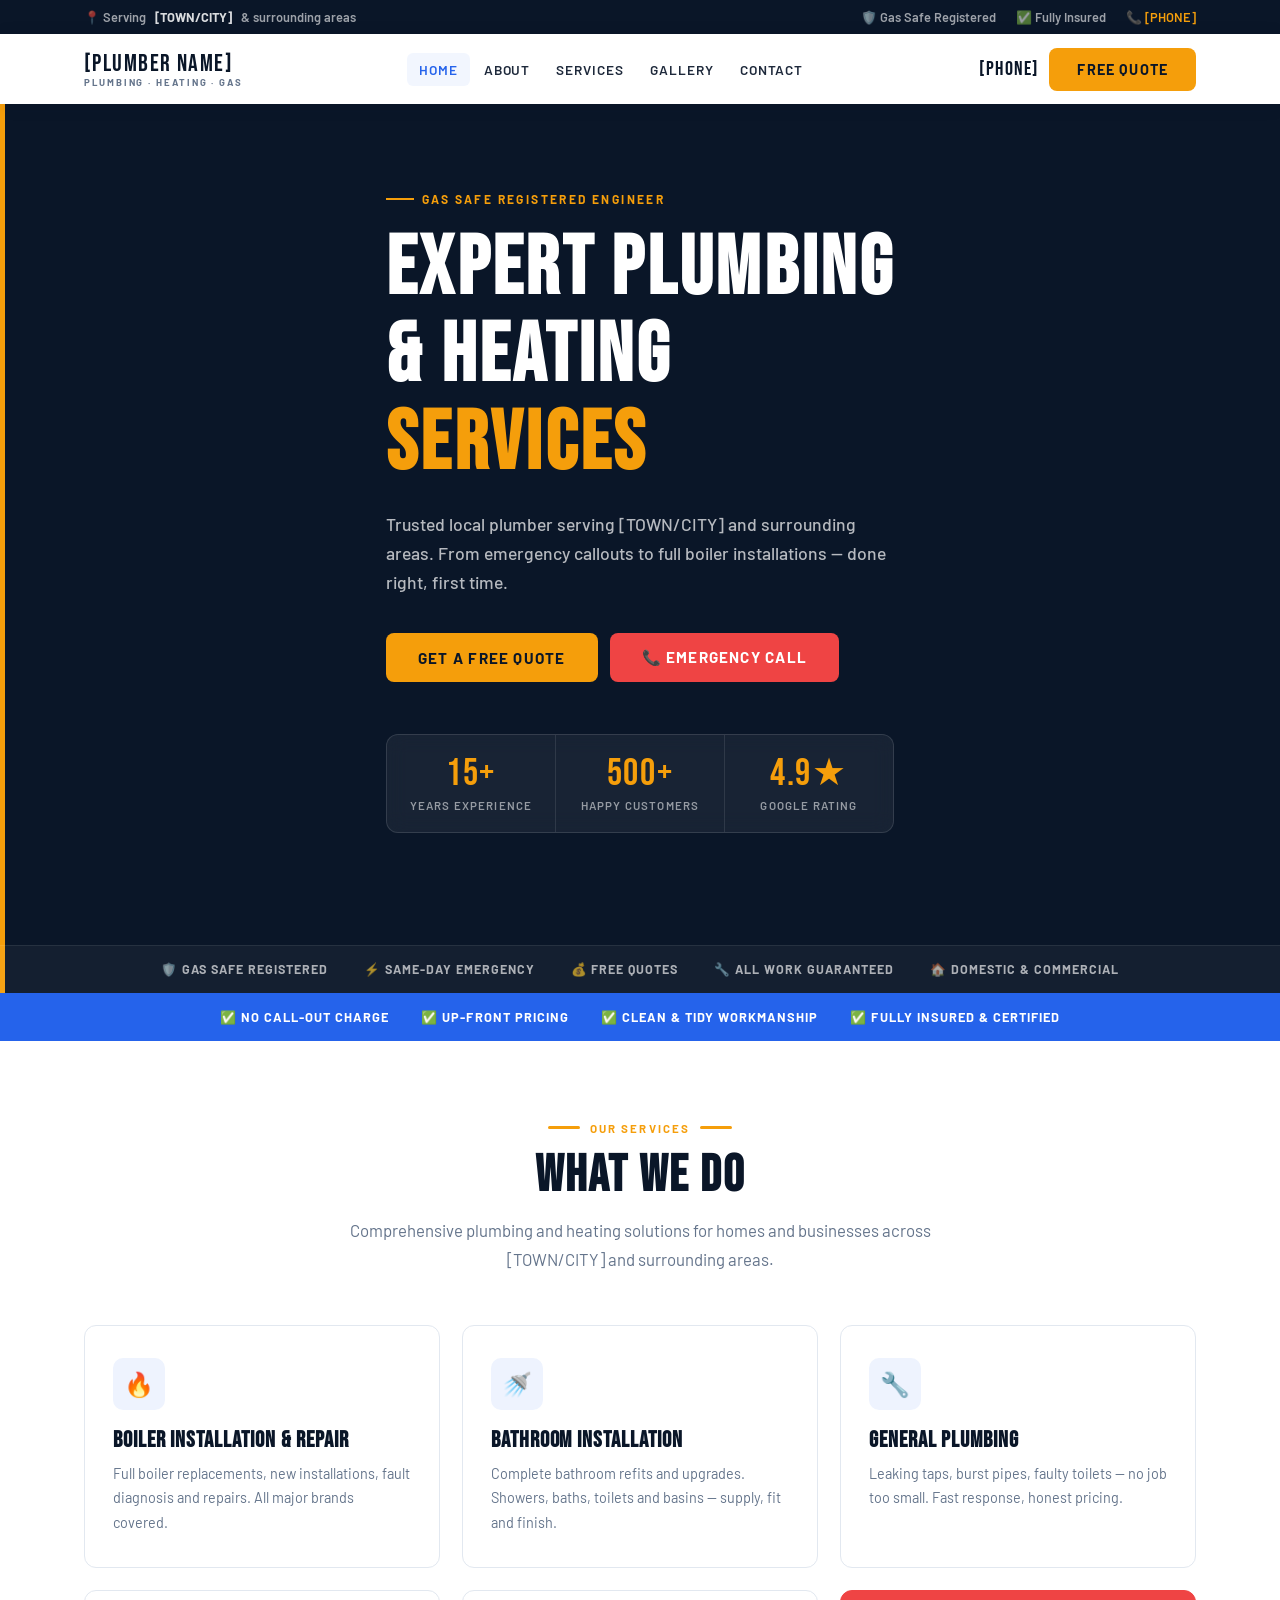
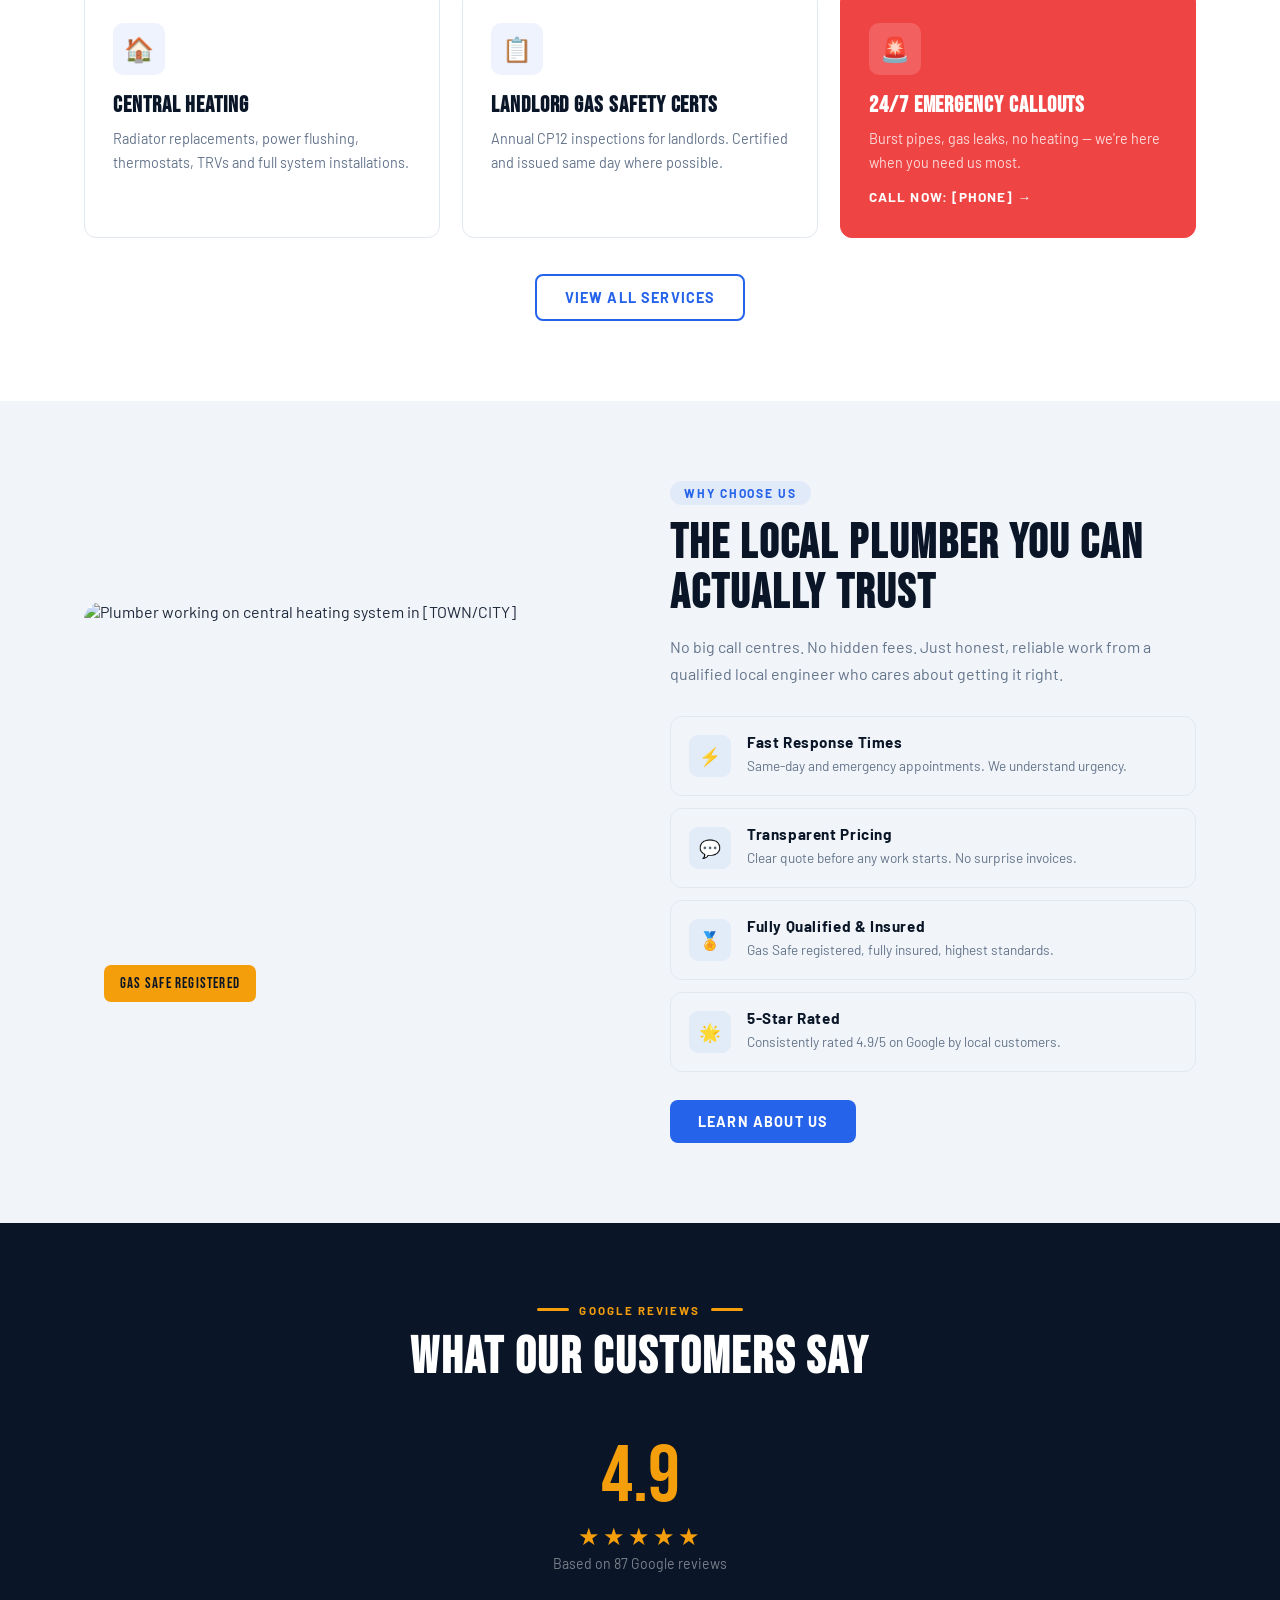
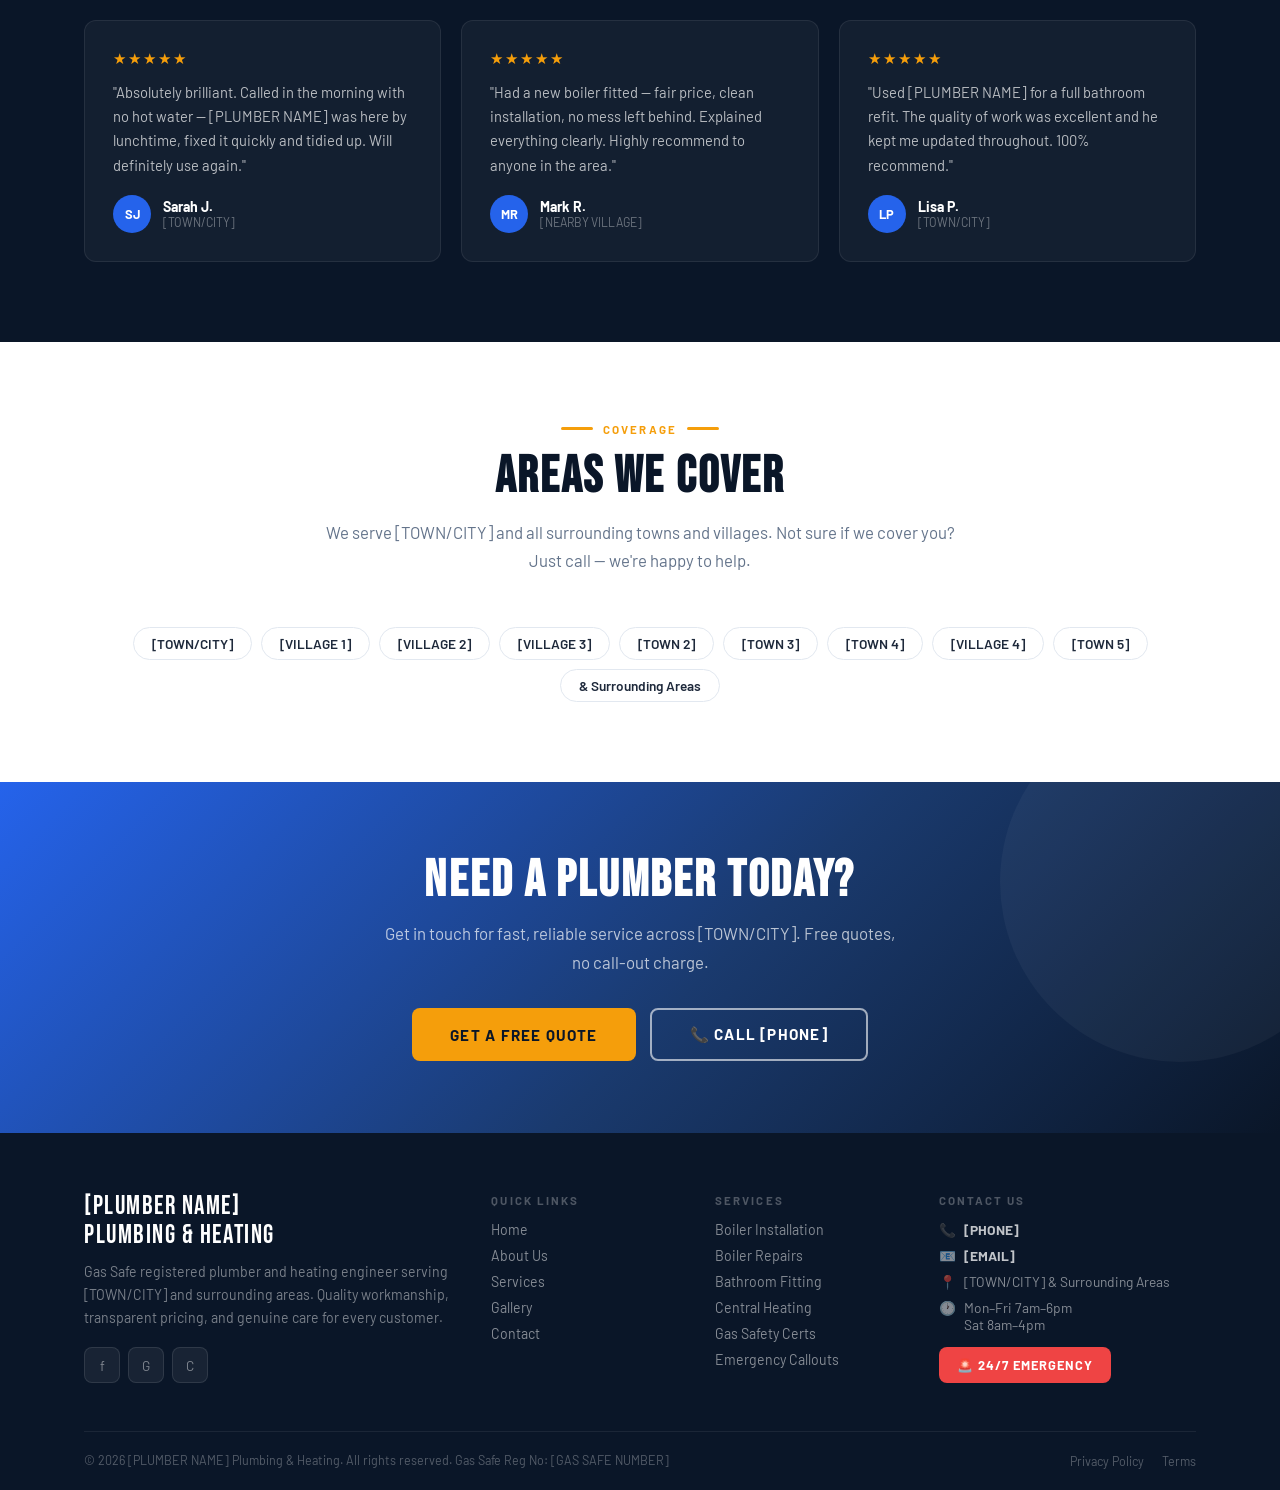
==== index.html @ 4c4e55f8 "Add files via upload" ====
<!DOCTYPE html>
<html lang="en">
<head>
  <meta charset="UTF-8">
  <meta name="viewport" content="width=device-width, initial-scale=1.0">
  <title>[PLUMBER NAME] | Expert Plumber &amp; Gas Engineer in [TOWN/CITY]</title>
  <meta name="description" content="[PLUMBER NAME] – Gas Safe registered plumber in [TOWN/CITY]. Boiler installations, emergency callouts, bathroom fitting &amp; more. Free quotes. Call [PHONE].">
  <meta name="keywords" content="plumber [town], emergency plumber [town], boiler installation [town], gas engineer [town], bathroom fitting [town], heating engineer [town]">
  <meta name="robots" content="index, follow">
  <link rel="canonical" href="https://[YOURDOMAIN].co.uk/">
  <meta property="og:type" content="website">
  <meta property="og:title" content="[PLUMBER NAME] | Expert Plumber in [TOWN/CITY]">
  <meta property="og:description" content="Gas Safe registered plumber. Free quotes. Emergency callouts. Serving [TOWN/CITY].">
  <meta property="og:url" content="https://[YOURDOMAIN].co.uk/">
  <meta property="og:image" content="https://[YOURDOMAIN].co.uk/og-image.jpg">
  <meta name="twitter:card" content="summary_large_image">
  <meta name="geo.region" content="GB">
  <meta name="geo.placename" content="[TOWN/CITY]">
  <script type="application/ld+json">
  {
    "@context":"https://schema.org","@type":"Plumber",
    "name":"[PLUMBER NAME] Plumbing & Heating","url":"https://[YOURDOMAIN].co.uk",
    "telephone":"[PHONE]","email":"[EMAIL]",
    "description":"Gas Safe registered plumber in [TOWN/CITY] and surrounding areas.",
    "address":{"@type":"PostalAddress","addressLocality":"[TOWN/CITY]","addressCountry":"GB"},
    "priceRange":"££","areaServed":"[TOWN/CITY] and surrounding areas",
    "aggregateRating":{"@type":"AggregateRating","ratingValue":"4.9","reviewCount":"87"}
  }
  </script>
  <link rel="preconnect" href="https://fonts.googleapis.com">
  <link rel="preconnect" href="https://fonts.gstatic.com" crossorigin>
  <link href="https://fonts.googleapis.com/css2?family=Bebas+Neue&family=Barlow:wght@400;500;600;700&display=swap" rel="stylesheet">
  <link rel="stylesheet" href="style.css">
  <style>
    /* ── HERO ── */
    .hero {
      position: relative; background: var(--navy);
      min-height: 88vh; display: flex; align-items: center;
      overflow: hidden; padding: 80px 0 160px;
    }
    .hero__bg {
      position: absolute; inset: 0;
      background: url('https://images.unsplash.com/photo-1504328345606-18bbc8c9d7d1?auto=format&fit=crop&w=1920&q=80') center/cover;
      opacity: .15;
    }
    .hero__overlay {
      position: absolute; inset: 0;
      background: linear-gradient(90deg, rgba(10,22,40,.95) 45%, rgba(10,22,40,.3));
    }
    .hero__accent {
      position: absolute; left: 0; top: 0; bottom: 0;
      width: 5px; background: var(--accent);
    }
    .hero__content { position: relative; z-index: 2; max-width: 640px; }
    .hero__eyebrow {
      display: inline-flex; align-items: center; gap: 8px;
      font-family: 'Barlow', sans-serif; font-weight: 700;
      font-size: .75rem; text-transform: uppercase; letter-spacing: .2em;
      color: var(--accent); margin-bottom: 20px;
    }
    .hero__eyebrow::before {
      content: ''; display: block; width: 28px; height: 2px; background: var(--accent);
    }
    .hero h1 {
      font-size: clamp(3rem, 6.5vw, 5.6rem);
      color: var(--white); margin-bottom: 22px;
    }
    .hero h1 em { color: var(--accent); font-style: normal; display: block; }
    .hero__sub {
      font-size: 1.1rem; color: rgba(255,255,255,.7);
      max-width: 500px; margin-bottom: 36px; font-weight: 500; line-height: 1.65;
    }
    .hero__btns { display: flex; gap: 12px; flex-wrap: wrap; margin-bottom: 52px; }

    /* Stats row — FIXED layout */
    .hero__stats {
      display: flex; gap: 0;
      background: rgba(255,255,255,.06);
      border: 1px solid rgba(255,255,255,.12);
      border-radius: var(--radius); overflow: hidden;
      max-width: 520px;
      backdrop-filter: blur(10px);
    }
    .hero__stat {
      flex: 1; padding: 20px 16px; text-align: center;
      border-right: 1px solid rgba(255,255,255,.1);
    }
    .hero__stat:last-child { border-right: none; }
    .hero__stat-num {
      font-family: 'Bebas Neue', sans-serif;
      font-size: 2.4rem; line-height: 1;
      color: var(--accent); letter-spacing: .04em;
      display: block; margin-bottom: 4px;
    }
    .hero__stat-label {
      font-family: 'Barlow', sans-serif; font-weight: 600;
      font-size: .72rem; text-transform: uppercase; letter-spacing: .1em;
      color: rgba(255,255,255,.55); display: block;
    }

    /* Badge strip at bottom of hero */
    .hero__strip {
      position: absolute; bottom: 0; left: 0; right: 0;
      background: rgba(255,255,255,.04);
      border-top: 1px solid rgba(255,255,255,.08);
    }
    .hero__strip-inner {
      display: flex; align-items: center; justify-content: center;
      gap: 36px; padding: 16px 24px; flex-wrap: wrap;
    }
    .hero__badge {
      display: flex; align-items: center; gap: 7px;
      font-family: 'Barlow', sans-serif; font-weight: 700;
      font-size: .78rem; text-transform: uppercase; letter-spacing: .08em;
      color: rgba(255,255,255,.65);
    }

    /* ── TRUST BAR ── */
    .trust { background: var(--sky); padding: 16px 0; }
    .trust__inner {
      display: flex; align-items: center; justify-content: center;
      gap: 32px; flex-wrap: wrap;
    }
    .trust__item {
      display: flex; align-items: center; gap: 6px;
      font-family: 'Barlow', sans-serif; font-weight: 700;
      font-size: .8rem; text-transform: uppercase; letter-spacing: .08em;
      color: var(--white);
    }

    /* ── SERVICES GRID ── */
    .services-grid {
      display: grid; grid-template-columns: repeat(3, 1fr);
      gap: 22px; margin-top: 52px;
    }
    .card--emergency {
      background: var(--red); border-color: var(--red);
    }
    .card--emergency::before { background: rgba(255,255,255,.4); }
    .card--emergency h3 { color: var(--white); }
    .card--emergency p  { color: rgba(255,255,255,.8); }
    .card--emergency .card__icon { background: rgba(255,255,255,.15); }
    .card--emergency:hover { border-color: var(--red); }

    /* ── TWO-COL LAYOUT ── */
    .two-col { display: grid; grid-template-columns: 1fr 1fr; gap: 60px; align-items: center; }
    .img-frame { border-radius: 18px; overflow: hidden; position: relative; }
    .img-frame img { width: 100%; height: 420px; object-fit: cover; }
    .img-badge {
      position: absolute; bottom: 20px; left: 20px;
      background: var(--accent); color: var(--navy);
      font-family: 'Bebas Neue', sans-serif; font-size: .95rem;
      letter-spacing: .08em; padding: 9px 16px; border-radius: 7px;
    }
    .features-list { display: flex; flex-direction: column; gap: 12px; margin-top: 28px; }

    /* ── REVIEWS GRID ── */
    .reviews-grid { display: grid; grid-template-columns: repeat(3, 1fr); gap: 20px; margin-top: 48px; }
    .reviews-score {
      text-align: center; margin-bottom: 40px;
    }
    .reviews-score__num {
      font-family: 'Bebas Neue', sans-serif; font-size: 5rem; line-height: 1;
      color: var(--accent);
    }
    .reviews-score__stars { font-size: 1.5rem; color: var(--accent); margin: 4px 0; letter-spacing: 3px; }
    .reviews-score__label { font-size: .88rem; color: rgba(255,255,255,.45); }

    /* ── AREAS ── */
    .areas-chips { display: flex; flex-wrap: wrap; gap: 9px; justify-content: center; margin-top: 36px; }

    /* ── RESPONSIVE ── */
    @media (max-width: 900px) {
      .services-grid { grid-template-columns: 1fr 1fr; }
      .reviews-grid  { grid-template-columns: 1fr 1fr; }
      .two-col { grid-template-columns: 1fr; gap: 36px; }
    }
    @media (max-width: 600px) {
      .hero { padding: 64px 0 140px; min-height: auto; }
      .hero h1 { font-size: 2.8rem; }
      .hero__stats { flex-direction: column; max-width: 100%; }
      .hero__stat { border-right: none; border-bottom: 1px solid rgba(255,255,255,.1); }
      .hero__stat:last-child { border-bottom: none; }
      .services-grid { grid-template-columns: 1fr; }
      .reviews-grid  { grid-template-columns: 1fr; }
      .hero__strip-inner { gap: 16px; }
    }
  </style>
</head>
<body data-page="home">

<div id="topbar" class="topbar"></div>
<div id="navbar" class="navbar"></div>

<!-- ══════════ HERO ══════════ -->
<section class="hero">
  <div class="hero__bg"></div>
  <div class="hero__overlay"></div>
  <div class="hero__accent"></div>
  <div class="container">
    <div class="hero__content fade-up">
      <div class="hero__eyebrow">Gas Safe Registered Engineer</div>
      <h1>Expert Plumbing<br>&amp; Heating
        <em>Services</em>
      </h1>
      <p class="hero__sub">Trusted local plumber serving [TOWN/CITY] and surrounding areas. From emergency callouts to full boiler installations — done right, first time.</p>
      <div class="hero__btns">
        <a href="contact.html" class="btn btn--primary" style="font-size:.95rem;padding:15px 32px">Get a Free Quote</a>
        <a href="tel:[PHONE]"  class="btn btn--red"     style="font-size:.95rem;padding:15px 32px">📞 Emergency Call</a>
      </div>
      <!-- Stats row -->
      <div class="hero__stats">
        <div class="hero__stat">
          <span class="hero__stat-num">15+</span>
          <span class="hero__stat-label">Years Experience</span>
        </div>
        <div class="hero__stat">
          <span class="hero__stat-num">500+</span>
          <span class="hero__stat-label">Happy Customers</span>
        </div>
        <div class="hero__stat">
          <span class="hero__stat-num">4.9★</span>
          <span class="hero__stat-label">Google Rating</span>
        </div>
      </div>
    </div>
  </div>
  <div class="hero__strip">
    <div class="hero__strip-inner">
      <div class="hero__badge">🛡️ Gas Safe Registered</div>
      <div class="hero__badge">⚡ Same-Day Emergency</div>
      <div class="hero__badge">💰 Free Quotes</div>
      <div class="hero__badge">🔧 All Work Guaranteed</div>
      <div class="hero__badge">🏠 Domestic &amp; Commercial</div>
    </div>
  </div>
</section>

<!-- ══════════ TRUST BAR ══════════ -->
<div class="trust">
  <div class="container">
    <div class="trust__inner">
      <span class="trust__item">✅ No Call-Out Charge</span>
      <span class="trust__item">✅ Up-Front Pricing</span>
      <span class="trust__item">✅ Clean &amp; Tidy Workmanship</span>
      <span class="trust__item">✅ Fully Insured &amp; Certified</span>
    </div>
  </div>
</div>

<!-- ══════════ SERVICES ══════════ -->
<section class="section" id="services">
  <div class="container">
    <div class="section-header fade-up">
      <div class="divider"><span>Our Services</span></div>
      <h2>What We Do</h2>
      <p>Comprehensive plumbing and heating solutions for homes and businesses across [TOWN/CITY] and surrounding areas.</p>
    </div>
    <div class="services-grid">
      <div class="card fade-up">
        <div class="card__icon">🔥</div>
        <h3>Boiler Installation &amp; Repair</h3>
        <p>Full boiler replacements, new installations, fault diagnosis and repairs. All major brands covered.</p>
      </div>
      <div class="card fade-up">
        <div class="card__icon">🚿</div>
        <h3>Bathroom Installation</h3>
        <p>Complete bathroom refits and upgrades. Showers, baths, toilets and basins — supply, fit and finish.</p>
      </div>
      <div class="card fade-up">
        <div class="card__icon">🔧</div>
        <h3>General Plumbing</h3>
        <p>Leaking taps, burst pipes, faulty toilets — no job too small. Fast response, honest pricing.</p>
      </div>
      <div class="card fade-up">
        <div class="card__icon">🏠</div>
        <h3>Central Heating</h3>
        <p>Radiator replacements, power flushing, thermostats, TRVs and full system installations.</p>
      </div>
      <div class="card fade-up">
        <div class="card__icon">📋</div>
        <h3>Landlord Gas Safety Certs</h3>
        <p>Annual CP12 inspections for landlords. Certified and issued same day where possible.</p>
      </div>
      <div class="card card--emergency fade-up">
        <div class="card__icon">🚨</div>
        <h3>24/7 Emergency Callouts</h3>
        <p>Burst pipes, gas leaks, no heating — we're here when you need us most.</p>
        <a href="tel:[PHONE]" style="display:inline-block;margin-top:12px;font-weight:700;color:#fff;font-size:.85rem;text-transform:uppercase;letter-spacing:.08em">Call Now: [PHONE] →</a>
      </div>
    </div>
    <div style="text-align:center;margin-top:36px">
      <a href="services.html" class="btn btn--ghost">View All Services</a>
    </div>
  </div>
</section>

<!-- ══════════ WHY CHOOSE US ══════════ -->
<section class="section section--off">
  <div class="container">
    <div class="two-col">
      <div class="img-frame fade-up">
        <img src="https://images.unsplash.com/photo-1621905251189-08b45d6a269e?auto=format&fit=crop&w=800&q=80"
             alt="Plumber working on central heating system in [TOWN/CITY]" loading="lazy">
        <div class="img-badge">Gas Safe Registered</div>
      </div>
      <div class="fade-up">
        <div class="eyebrow">Why Choose Us</div>
        <h2 style="font-size:clamp(2rem,4vw,3rem);color:var(--navy);margin-bottom:14px">The Local Plumber You Can Actually Trust</h2>
        <p style="margin-bottom:24px">No big call centres. No hidden fees. Just honest, reliable work from a qualified local engineer who cares about getting it right.</p>
        <div class="features-list">
          <div class="feature-row">
            <div class="feature-row__icon">⚡</div>
            <div><h4>Fast Response Times</h4><p>Same-day and emergency appointments. We understand urgency.</p></div>
          </div>
          <div class="feature-row">
            <div class="feature-row__icon">💬</div>
            <div><h4>Transparent Pricing</h4><p>Clear quote before any work starts. No surprise invoices.</p></div>
          </div>
          <div class="feature-row">
            <div class="feature-row__icon">🏅</div>
            <div><h4>Fully Qualified &amp; Insured</h4><p>Gas Safe registered, fully insured, highest standards.</p></div>
          </div>
          <div class="feature-row">
            <div class="feature-row__icon">🌟</div>
            <div><h4>5-Star Rated</h4><p>Consistently rated 4.9/5 on Google by local customers.</p></div>
          </div>
        </div>
        <div style="margin-top:28px">
          <a href="about.html" class="btn btn--blue">Learn About Us</a>
        </div>
      </div>
    </div>
  </div>
</section>

<!-- ══════════ REVIEWS ══════════ -->
<section class="section section--dark">
  <div class="container">
    <div class="section-header section-header--light fade-up">
      <div class="divider" style="--accent:#f59e0b"><span style="color:var(--accent)">Google Reviews</span></div>
      <h2>What Our Customers Say</h2>
    </div>
    <div class="reviews-score fade-up">
      <div class="reviews-score__num">4.9</div>
      <div class="reviews-score__stars">★★★★★</div>
      <div class="reviews-score__label">Based on 87 Google reviews</div>
    </div>
    <div class="reviews-grid">
      <div class="review-card fade-up">
        <div class="review-card__stars">★★★★★</div>
        <p class="review-card__body">"Absolutely brilliant. Called in the morning with no hot water — [PLUMBER NAME] was here by lunchtime, fixed it quickly and tidied up. Will definitely use again."</p>
        <div class="review-card__author">
          <div class="review-card__avatar">SJ</div>
          <div>
            <div class="review-card__name">Sarah J.</div>
            <div class="review-card__location">[TOWN/CITY]</div>
          </div>
        </div>
      </div>
      <div class="review-card fade-up">
        <div class="review-card__stars">★★★★★</div>
        <p class="review-card__body">"Had a new boiler fitted — fair price, clean installation, no mess left behind. Explained everything clearly. Highly recommend to anyone in the area."</p>
        <div class="review-card__author">
          <div class="review-card__avatar">MR</div>
          <div>
            <div class="review-card__name">Mark R.</div>
            <div class="review-card__location">[NEARBY VILLAGE]</div>
          </div>
        </div>
      </div>
      <div class="review-card fade-up">
        <div class="review-card__stars">★★★★★</div>
        <p class="review-card__body">"Used [PLUMBER NAME] for a full bathroom refit. The quality of work was excellent and he kept me updated throughout. 100% recommend."</p>
        <div class="review-card__author">
          <div class="review-card__avatar">LP</div>
          <div>
            <div class="review-card__name">Lisa P.</div>
            <div class="review-card__location">[TOWN/CITY]</div>
          </div>
        </div>
      </div>
    </div>
  </div>
</section>

<!-- ══════════ AREAS ══════════ -->
<section class="section">
  <div class="container">
    <div class="section-header fade-up">
      <div class="divider"><span>Coverage</span></div>
      <h2>Areas We Cover</h2>
      <p>We serve [TOWN/CITY] and all surrounding towns and villages. Not sure if we cover you? Just call — we're happy to help.</p>
    </div>
    <div class="areas-chips fade-up">
      <span class="area-chip">[TOWN/CITY]</span>
      <span class="area-chip">[VILLAGE 1]</span>
      <span class="area-chip">[VILLAGE 2]</span>
      <span class="area-chip">[VILLAGE 3]</span>
      <span class="area-chip">[TOWN 2]</span>
      <span class="area-chip">[TOWN 3]</span>
      <span class="area-chip">[TOWN 4]</span>
      <span class="area-chip">[VILLAGE 4]</span>
      <span class="area-chip">[TOWN 5]</span>
      <span class="area-chip">&amp; Surrounding Areas</span>
    </div>
  </div>
</section>

<!-- ══════════ CTA ══════════ -->
<div class="cta-banner">
  <div class="container">
    <div class="fade-up">
      <h2>Need a Plumber Today?</h2>
      <p>Get in touch for fast, reliable service across [TOWN/CITY]. Free quotes, no call-out charge.</p>
      <div class="cta-banner__btns">
        <a href="contact.html" class="btn btn--primary" style="padding:15px 38px;font-size:.95rem">Get a Free Quote</a>
        <a href="tel:[PHONE]"  class="btn btn--outline" style="padding:15px 38px;font-size:.95rem">📞 Call [PHONE]</a>
      </div>
    </div>
  </div>
</div>

<footer id="footer"></footer>
<a href="tel:[PHONE]" class="float-call">📞 Call Now</a>
<script src="shared.js"></script>
</body>
</html>
---- style.css ----
/* ════════════════════════════════════════════════════
   PLUMBER WEBSITE — SHARED STYLESHEET
   Replace [PLACEHOLDERS] with real client details
════════════════════════════════════════════════════ */

/* ─── RESET ─── */
*, *::before, *::after { box-sizing: border-box; margin: 0; padding: 0; }

/* ─── DESIGN TOKENS ─── */
:root {
  --navy:      #0a1628;
  --blue:      #1a3a6e;
  --sky:       #2563eb;
  --accent:    #f59e0b;
  --red:       #ef4444;
  --white:     #ffffff;
  --off:       #f1f5f9;
  --muted:     #64748b;
  --text:      #1e293b;
  --border:    #e2e8f0;
  --radius:    12px;
  --shadow:    0 4px 24px rgba(10,22,40,.12);
  --shadow-lg: 0 12px 48px rgba(10,22,40,.18);
}

/* ─── BASE ─── */
html { scroll-behavior: smooth; font-size: 16px; }
body { font-family: 'Barlow', sans-serif; color: var(--text); background: var(--white); overflow-x: hidden; }
h1,h2,h3,h4,h5 { font-family: 'Bebas Neue', sans-serif; letter-spacing: .04em; line-height: 1.05; }
p  { line-height: 1.7; color: var(--muted); }
a  { text-decoration: none; color: inherit; }
img { max-width: 100%; display: block; }
ul  { list-style: none; }

/* ─── LAYOUT ─── */
.container   { max-width: 1160px; margin: 0 auto; padding: 0 24px; }
.section     { padding: 80px 0; }
.section--dark { background: var(--navy); }
.section--off  { background: var(--off); }

/* ─── TYPOGRAPHY HELPERS ─── */
.section-header        { text-align: center; max-width: 640px; margin: 0 auto 52px; }
.section-header h2     { font-size: clamp(2.2rem, 4vw, 3.4rem); color: var(--navy); margin-bottom: 14px; }
.section-header p      { font-size: 1.05rem; }
.section-header--light h2 { color: var(--white); }
.section-header--light p  { color: rgba(255,255,255,.6); }

.eyebrow {
  display: inline-block;
  font-family: 'Barlow', sans-serif; font-weight: 700;
  font-size: .75rem; text-transform: uppercase; letter-spacing: .16em;
  color: var(--sky); background: rgba(37,99,235,.08);
  border-radius: 999px; padding: 5px 14px; margin-bottom: 14px;
}
.eyebrow--light { color: var(--accent); background: rgba(245,158,11,.12); }

/* ─── DIVIDER ─── */
.divider { display: flex; align-items: center; justify-content: center; gap: 10px; margin-bottom: 14px; }
.divider::before,
.divider::after { content: ''; flex: 0 0 32px; height: 3px; background: var(--accent); border-radius: 2px; }
.divider span { font-family: 'Barlow', sans-serif; font-weight: 700; font-size: .72rem; text-transform: uppercase; letter-spacing: .18em; color: var(--accent); white-space: nowrap; }

/* ─── BUTTONS ─── */
.btn {
  display: inline-flex; align-items: center; justify-content: center; gap: 8px;
  font-family: 'Barlow', sans-serif; font-weight: 700; font-size: .9rem;
  text-transform: uppercase; letter-spacing: .08em;
  padding: 13px 28px; border-radius: 8px; border: none;
  cursor: pointer; transition: transform .15s, box-shadow .15s, background .15s, color .15s;
  white-space: nowrap;
}
.btn:hover { transform: translateY(-2px); box-shadow: var(--shadow); }
.btn--primary   { background: var(--accent);  color: var(--navy); }
.btn--primary:hover { background: #d97706; }
.btn--outline   { background: transparent; color: var(--white); border: 2px solid rgba(255,255,255,.6); }
.btn--outline:hover { background: var(--white); color: var(--navy); border-color: var(--white); }
.btn--blue      { background: var(--sky); color: var(--white); }
.btn--blue:hover { background: #1d4ed8; }
.btn--red       { background: var(--red); color: var(--white); }
.btn--red:hover { background: #dc2626; }
.btn--ghost     { background: transparent; color: var(--sky); border: 2px solid var(--sky); }
.btn--ghost:hover { background: var(--sky); color: var(--white); }

/* ─── TOPBAR ─── */
.topbar { background: var(--navy); padding: 9px 0; }
.topbar__inner {
  display: flex; align-items: center; justify-content: space-between;
  gap: 8px; flex-wrap: wrap;
  font-family: 'Barlow', sans-serif; font-size: .8rem; font-weight: 600;
  color: rgba(255,255,255,.6);
}
.topbar__left  { display: flex; align-items: center; gap: 6px; }
.topbar__right { display: flex; align-items: center; gap: 20px; }
.topbar__badge { display: flex; align-items: center; gap: 5px; }
.topbar a { color: var(--accent); }

/* ─── NAVBAR ─── */
.navbar {
  position: sticky; top: 0; z-index: 999;
  background: var(--white); box-shadow: 0 2px 16px rgba(10,22,40,.1);
}
.navbar__inner {
  display: flex; align-items: center; justify-content: space-between;
  height: 70px; gap: 16px;
}
.navbar__logo {
  display: flex; flex-direction: column; line-height: 1.1; flex-shrink: 0;
  font-family: 'Bebas Neue', sans-serif; font-size: 1.5rem;
  letter-spacing: .06em; color: var(--navy);
}
.navbar__logo small {
  font-family: 'Barlow', sans-serif; font-size: .6rem; font-weight: 700;
  text-transform: uppercase; letter-spacing: .2em; color: var(--muted);
}
.navbar__nav { display: flex; align-items: center; gap: 2px; }
.navbar__nav a {
  font-family: 'Barlow', sans-serif; font-weight: 600; font-size: .85rem;
  text-transform: uppercase; letter-spacing: .07em;
  color: var(--text); padding: 8px 12px; border-radius: 6px;
  transition: color .15s, background .15s;
}
.navbar__nav a:hover,
.navbar__nav a.active { color: var(--sky); background: rgba(37,99,235,.06); }
.navbar__actions { display: flex; align-items: center; gap: 10px; flex-shrink: 0; }
.navbar__phone {
  font-family: 'Bebas Neue', sans-serif; font-size: 1.25rem;
  letter-spacing: .06em; color: var(--navy); white-space: nowrap;
}
.navbar__phone:hover { color: var(--sky); }
/* Hamburger */
.hamburger { display: none; flex-direction: column; gap: 5px; cursor: pointer; padding: 4px; background: none; border: none; }
.hamburger span { display: block; width: 24px; height: 2px; background: var(--navy); border-radius: 2px; transition: .3s; }
/* Mobile overlay */
.mobile-nav {
  display: none; position: fixed; inset: 0; z-index: 9998;
  background: var(--navy); flex-direction: column;
  align-items: center; justify-content: center; gap: 20px;
  padding: 24px;
}
.mobile-nav.open { display: flex; }
.mobile-nav a {
  font-family: 'Bebas Neue', sans-serif; font-size: 2.2rem;
  letter-spacing: .08em; color: var(--white);
}
.mobile-nav a:hover { color: var(--accent); }
.mobile-nav__close {
  position: absolute; top: 20px; right: 20px;
  font-size: 1.8rem; color: rgba(255,255,255,.6);
  background: none; border: none; cursor: pointer; line-height: 1;
}
.mobile-nav__phone { font-family: 'Barlow', sans-serif !important; font-size: 1rem !important; color: var(--accent) !important; }

/* ─── PAGE HERO (sub-pages) ─── */
.page-hero {
  background: var(--navy); padding: 64px 0 56px; position: relative; overflow: hidden;
}
.page-hero__bg {
  position: absolute; inset: 0;
  background: url('https://images.unsplash.com/photo-1504328345606-18bbc8c9d7d1?auto=format&fit=crop&w=1920&q=80') center/cover;
  opacity: .1;
}
.page-hero__content { position: relative; z-index: 2; }
.page-hero__breadcrumb {
  font-size: .75rem; font-weight: 700; text-transform: uppercase;
  letter-spacing: .14em; color: rgba(255,255,255,.4); margin-bottom: 10px;
}
.page-hero__breadcrumb a { color: rgba(255,255,255,.4); }
.page-hero__breadcrumb a:hover { color: var(--accent); }
.page-hero__breadcrumb span { color: var(--accent); }
.page-hero h1 { font-size: clamp(2.6rem, 5vw, 4.2rem); color: var(--white); margin-bottom: 14px; }
.page-hero p  { color: rgba(255,255,255,.65); font-size: 1.05rem; max-width: 560px; }

/* ─── FOOTER ─── */
footer { background: var(--navy); color: rgba(255,255,255,.6); padding: 60px 0 0; }
.footer__grid {
  display: grid; grid-template-columns: 2fr 1fr 1fr 1.4fr;
  gap: 40px; padding-bottom: 48px;
}
.footer__logo {
  font-family: 'Bebas Neue', sans-serif; font-size: 1.6rem;
  color: var(--white); letter-spacing: .06em; margin-bottom: 10px; line-height: 1.1;
}
.footer__desc { font-size: .88rem; color: rgba(255,255,255,.45); line-height: 1.65; margin-bottom: 18px; }
.footer__social { display: flex; gap: 8px; }
.social-btn {
  width: 36px; height: 36px; border-radius: 8px;
  background: rgba(255,255,255,.06); border: 1px solid rgba(255,255,255,.1);
  display: flex; align-items: center; justify-content: center;
  font-size: .85rem; color: rgba(255,255,255,.45);
  transition: background .15s, color .15s, border-color .15s;
}
.social-btn:hover { background: var(--sky); color: var(--white); border-color: var(--sky); }
.footer__col-title {
  font-family: 'Barlow', sans-serif; font-weight: 700;
  font-size: .72rem; text-transform: uppercase; letter-spacing: .18em;
  color: rgba(255,255,255,.28); margin-bottom: 14px;
}
.footer__links { display: flex; flex-direction: column; gap: 9px; }
.footer__links a { font-size: .88rem; color: rgba(255,255,255,.5); transition: color .15s; }
.footer__links a:hover { color: var(--accent); }
.footer__contact-row {
  display: flex; gap: 8px; align-items: flex-start;
  font-size: .86rem; color: rgba(255,255,255,.5); margin-bottom: 9px;
}
.footer__contact-row strong { color: rgba(255,255,255,.75); display: block; }
.footer__contact-row a { color: rgba(255,255,255,.75); }
.footer__contact-row a:hover { color: var(--accent); }
.footer__bottom {
  border-top: 1px solid rgba(255,255,255,.07);
  padding: 18px 0;
  display: flex; align-items: center; justify-content: space-between;
  flex-wrap: wrap; gap: 10px;
}
.footer__bottom p { font-size: .78rem; color: rgba(255,255,255,.3); }
.footer__legal { display: flex; gap: 18px; }
.footer__legal a { font-size: .78rem; color: rgba(255,255,255,.3); }
.footer__legal a:hover { color: var(--accent); }

/* ─── FLOATING CALL BUTTON (mobile only) ─── */
.float-call {
  display: none;
  position: fixed; bottom: 18px; right: 18px; z-index: 9999;
  background: var(--red); color: var(--white);
  border-radius: 999px; padding: 13px 22px;
  font-family: 'Barlow', sans-serif; font-weight: 700; font-size: .88rem;
  box-shadow: 0 6px 24px rgba(239,68,68,.45);
  animation: pulse 2.2s infinite;
}
@keyframes pulse {
  0%,100% { box-shadow: 0 6px 24px rgba(239,68,68,.4); }
  50%      { box-shadow: 0 6px 36px rgba(239,68,68,.7); }
}

/* ─── FADE-UP ANIMATION ─── */
.fade-up { opacity: 0; transform: translateY(24px); transition: opacity .5s ease, transform .5s ease; }
.fade-up.visible { opacity: 1; transform: translateY(0); }

/* ─── CTA BANNER ─── */
.cta-banner {
  background: linear-gradient(135deg, var(--sky) 0%, var(--blue) 55%, var(--navy) 100%);
  padding: 72px 0; position: relative; overflow: hidden; text-align: center;
}
.cta-banner::before {
  content: ''; position: absolute; right: -80px; top: -80px;
  width: 360px; height: 360px; border-radius: 50%;
  background: rgba(255,255,255,.04); pointer-events: none;
}
.cta-banner h2 { font-size: clamp(2.2rem, 4vw, 3.5rem); color: var(--white); margin-bottom: 12px; }
.cta-banner p  { color: rgba(255,255,255,.7); font-size: 1.05rem; max-width: 520px; margin: 0 auto 32px; }
.cta-banner__btns { display: flex; justify-content: center; gap: 14px; flex-wrap: wrap; }

/* ─── CARDS ─── */
.card {
  background: var(--white); border: 1px solid var(--border);
  border-radius: var(--radius); padding: 32px 28px;
  transition: box-shadow .2s, transform .2s, border-color .2s;
  position: relative; overflow: hidden;
}
.card::before {
  content: ''; position: absolute; top: 0; left: 0; right: 0;
  height: 3px; background: var(--sky);
  transform: scaleX(0); transform-origin: left; transition: transform .3s;
}
.card:hover { box-shadow: var(--shadow-lg); transform: translateY(-4px); border-color: var(--sky); }
.card:hover::before { transform: scaleX(1); }
.card__icon {
  width: 52px; height: 52px; border-radius: 10px;
  background: rgba(37,99,235,.08);
  display: flex; align-items: center; justify-content: center;
  font-size: 1.5rem; margin-bottom: 18px;
}
.card h3 { font-size: 1.45rem; color: var(--navy); margin-bottom: 9px; }
.card p  { font-size: .9rem; }

/* ─── REVIEW CARDS ─── */
.review-card {
  background: rgba(255,255,255,.04);
  border: 1px solid rgba(255,255,255,.08);
  border-radius: var(--radius); padding: 28px;
}
.review-card__stars { color: var(--accent); font-size: .95rem; letter-spacing: 2px; margin-bottom: 12px; }
.review-card__body  { color: rgba(255,255,255,.7); font-size: .92rem; line-height: 1.65; margin-bottom: 18px; }
.review-card__author { display: flex; align-items: center; gap: 12px; }
.review-card__avatar {
  width: 38px; height: 38px; border-radius: 50%; flex-shrink: 0;
  background: var(--sky); display: flex; align-items: center; justify-content: center;
  font-weight: 700; font-size: .8rem; color: var(--white);
}
.review-card__name     { font-weight: 700; font-size: .88rem; color: var(--white); }
.review-card__location { font-size: .76rem; color: rgba(255,255,255,.38); }

/* ─── FEATURE ROWS ─── */
.feature-row {
  display: flex; gap: 16px; align-items: flex-start;
  padding: 18px; border: 1px solid var(--border); border-radius: var(--radius);
  transition: border-color .2s, box-shadow .2s;
}
.feature-row:hover { border-color: var(--sky); box-shadow: var(--shadow); }
.feature-row__icon {
  width: 42px; height: 42px; min-width: 42px; border-radius: 9px;
  background: rgba(37,99,235,.07);
  display: flex; align-items: center; justify-content: center; font-size: 1.1rem;
}
.feature-row h4 {
  font-family: 'Barlow', sans-serif; font-weight: 700;
  font-size: .95rem; color: var(--navy); margin-bottom: 3px;
}
.feature-row p { font-size: .85rem; margin: 0; }

/* ─── CERT BADGES ─── */
.cert-badge {
  display: inline-flex; align-items: center; gap: 6px;
  background: var(--off); border: 1px solid var(--border);
  border-radius: 8px; padding: 8px 14px;
  font-family: 'Barlow', sans-serif; font-weight: 700;
  font-size: .75rem; text-transform: uppercase; letter-spacing: .08em; color: var(--navy);
}

/* ─── AREA CHIPS ─── */
.area-chip {
  display: inline-block;
  background: var(--white); border: 1px solid var(--border);
  border-radius: 999px; padding: 7px 18px;
  font-family: 'Barlow', sans-serif; font-weight: 600; font-size: .85rem; color: var(--text);
  transition: background .15s, border-color .15s, color .15s;
}
.area-chip:hover { background: var(--sky); border-color: var(--sky); color: var(--white); }

/* ─── CONTACT FORM ─── */
.contact-form {
  background: var(--white); border: 1px solid var(--border);
  border-radius: 18px; padding: 36px; box-shadow: var(--shadow);
}
.contact-form h3 { font-size: 2rem; color: var(--navy); margin-bottom: 22px; }
.form-row { display: grid; grid-template-columns: 1fr 1fr; gap: 14px; }
.form-group { display: flex; flex-direction: column; gap: 5px; margin-bottom: 14px; }
.form-group label {
  font-family: 'Barlow', sans-serif; font-weight: 700;
  font-size: .75rem; text-transform: uppercase; letter-spacing: .1em; color: var(--text);
}
.form-group input,
.form-group select,
.form-group textarea {
  width: 100%; padding: 11px 15px; border-radius: 8px;
  border: 1px solid var(--border); font-family: 'Barlow', sans-serif;
  font-size: .93rem; color: var(--text); background: var(--off);
  transition: border-color .15s, box-shadow .15s; outline: none;
}
.form-group input:focus,
.form-group select:focus,
.form-group textarea:focus {
  border-color: var(--sky); box-shadow: 0 0 0 3px rgba(37,99,235,.1);
  background: var(--white);
}
.form-group textarea { resize: vertical; min-height: 110px; }
.form-submit { width: 100%; margin-top: 6px; padding: 14px; font-size: .95rem; }

/* ─── CONTACT INFO ITEMS ─── */
.contact-info-item {
  display: flex; gap: 14px; align-items: flex-start;
  padding: 18px; background: var(--off); border-radius: var(--radius);
}
.contact-info-item__icon {
  width: 42px; height: 42px; min-width: 42px; border-radius: 9px;
  background: var(--sky);
  display: flex; align-items: center; justify-content: center;
  font-size: 1rem; color: var(--white); flex-shrink: 0;
}
.contact-info-item__label {
  font-family: 'Barlow', sans-serif; font-weight: 700;
  font-size: .72rem; text-transform: uppercase; letter-spacing: .12em;
  color: var(--muted); margin-bottom: 2px;
}
.contact-info-item__value {
  font-family: 'Barlow', sans-serif; font-weight: 700;
  font-size: 1rem; color: var(--navy);
}
.contact-info-item__value a { color: var(--navy); }
.contact-info-item__value a:hover { color: var(--sky); }

/* ─── FAQ ACCORDION ─── */
.faq-item { border: 1px solid var(--border); border-radius: var(--radius); overflow: hidden; margin-bottom: 10px; }
.faq-question {
  width: 100%; text-align: left; background: none; border: none;
  padding: 20px 24px; cursor: pointer;
  display: flex; justify-content: space-between; align-items: center;
  font-family: 'Barlow', sans-serif; font-weight: 700; font-size: .97rem;
  color: var(--navy); transition: background .15s;
}
.faq-question:hover { background: var(--off); }
.faq-chevron { font-size: 1rem; color: var(--sky); transition: transform .3s; flex-shrink: 0; margin-left: 12px; }
.faq-answer {
  max-height: 0; overflow: hidden;
  transition: max-height .35s ease, padding .25s;
  padding: 0 24px;
}
.faq-answer p { padding-bottom: 20px; font-size: .93rem; }
.faq-item.open .faq-chevron { transform: rotate(180deg); }
.faq-item.open .faq-answer  { max-height: 300px; }
.faq-item.open .faq-question { background: var(--off); }

/* ─── GALLERY GRID ─── */
.gallery-grid {
  display: grid;
  grid-template-columns: repeat(auto-fill, minmax(280px, 1fr));
  gap: 16px;
}
.gallery-item { border-radius: var(--radius); overflow: hidden; position: relative; aspect-ratio: 4/3; }
.gallery-item img { width: 100%; height: 100%; object-fit: cover; transition: transform .4s; }
.gallery-item:hover img { transform: scale(1.05); }
.gallery-item__overlay {
  position: absolute; inset: 0; background: rgba(10,22,40,.5);
  display: flex; align-items: flex-end; padding: 14px;
  opacity: 0; transition: opacity .3s;
}
.gallery-item:hover .gallery-item__overlay { opacity: 1; }
.gallery-item__label { font-weight: 700; color: var(--white); font-size: .82rem; }

/* ═══════════════════════════════
   RESPONSIVE
═══════════════════════════════ */
@media (max-width: 1024px) {
  .footer__grid { grid-template-columns: 1fr 1fr; }
}

@media (max-width: 768px) {
  .section { padding: 56px 0; }

  /* Navbar */
  .navbar__nav,
  .navbar__phone { display: none; }
  .hamburger { display: flex; }

  /* Footer */
  .footer__grid { grid-template-columns: 1fr; gap: 28px; }

  /* Forms */
  .form-row { grid-template-columns: 1fr; }

  /* Topbar */
  .topbar__right .topbar__badge:not(:first-child) { display: none; }

  /* Float button */
  .float-call { display: flex; align-items: center; gap: 7px; }
}

@media (max-width: 480px) {
  .container { padding: 0 16px; }
  .topbar__left { display: none; }
  .topbar__right { width: 100%; justify-content: center; }
}
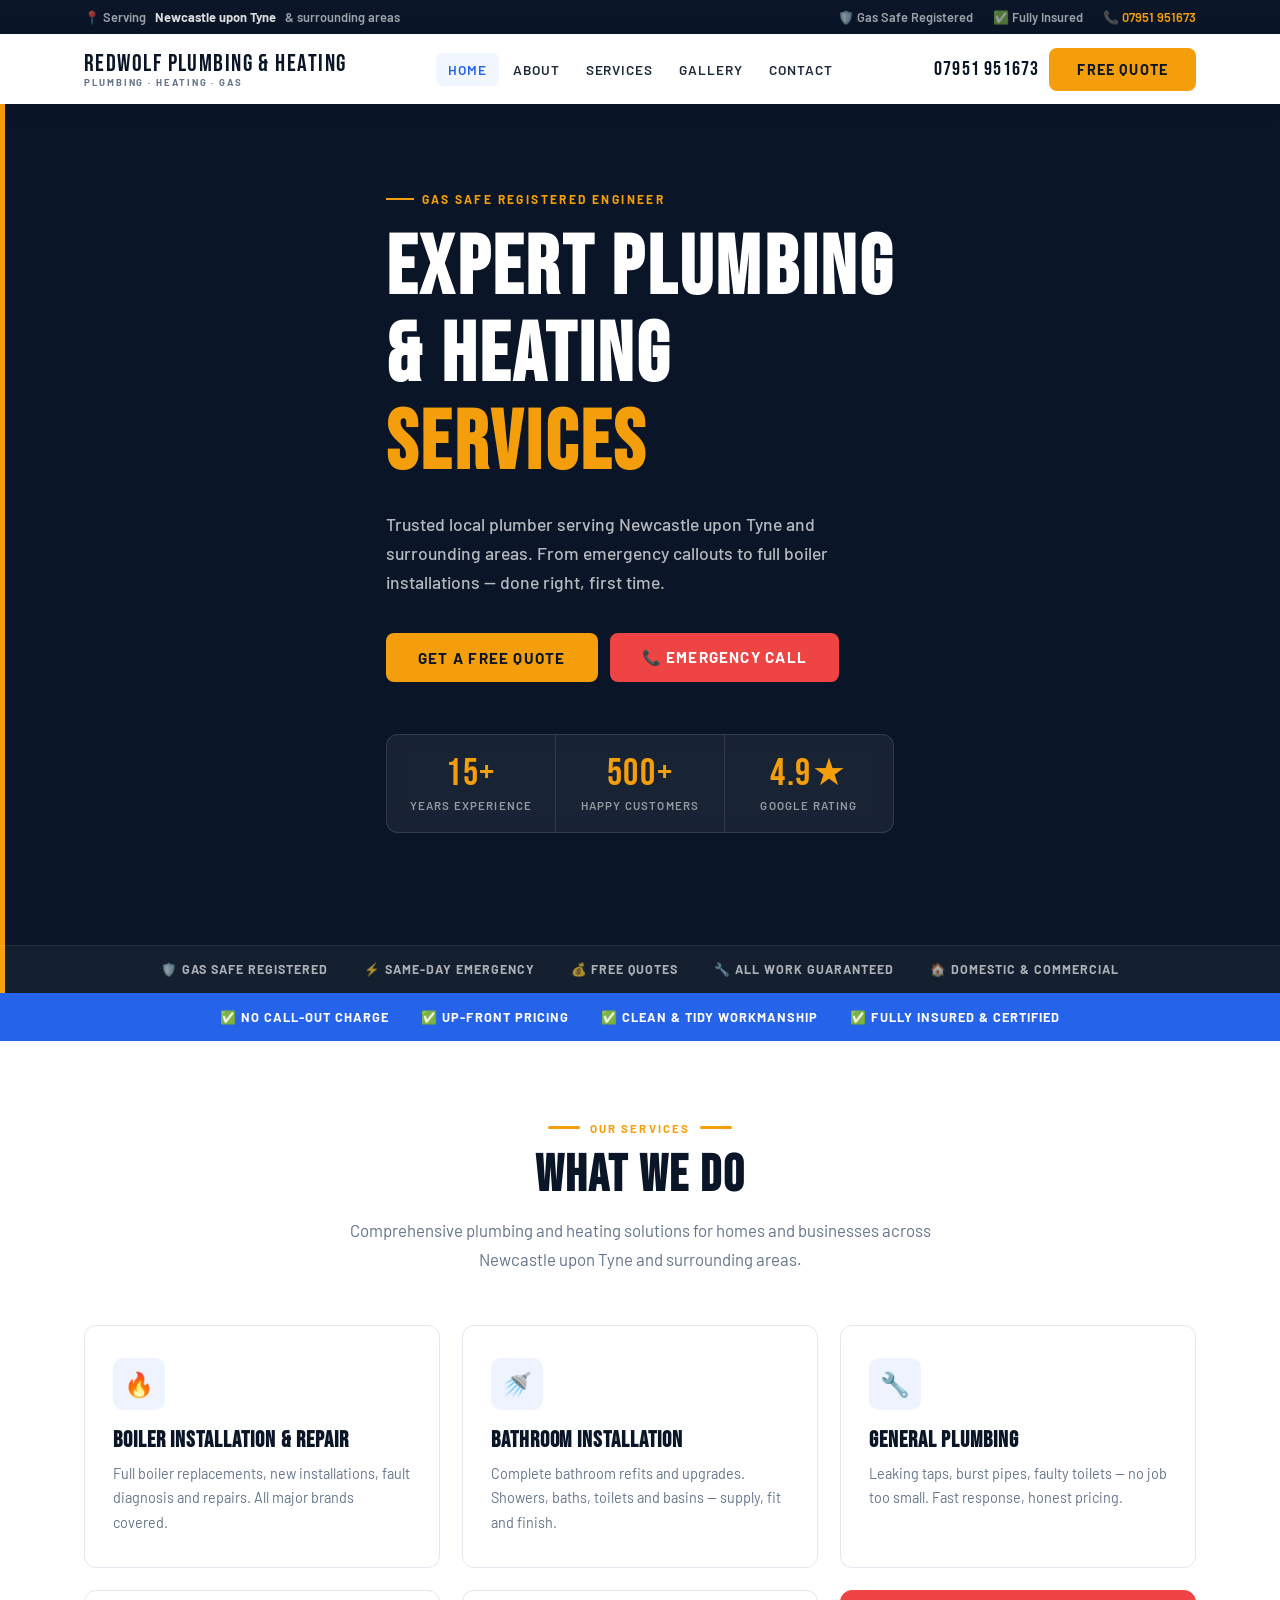
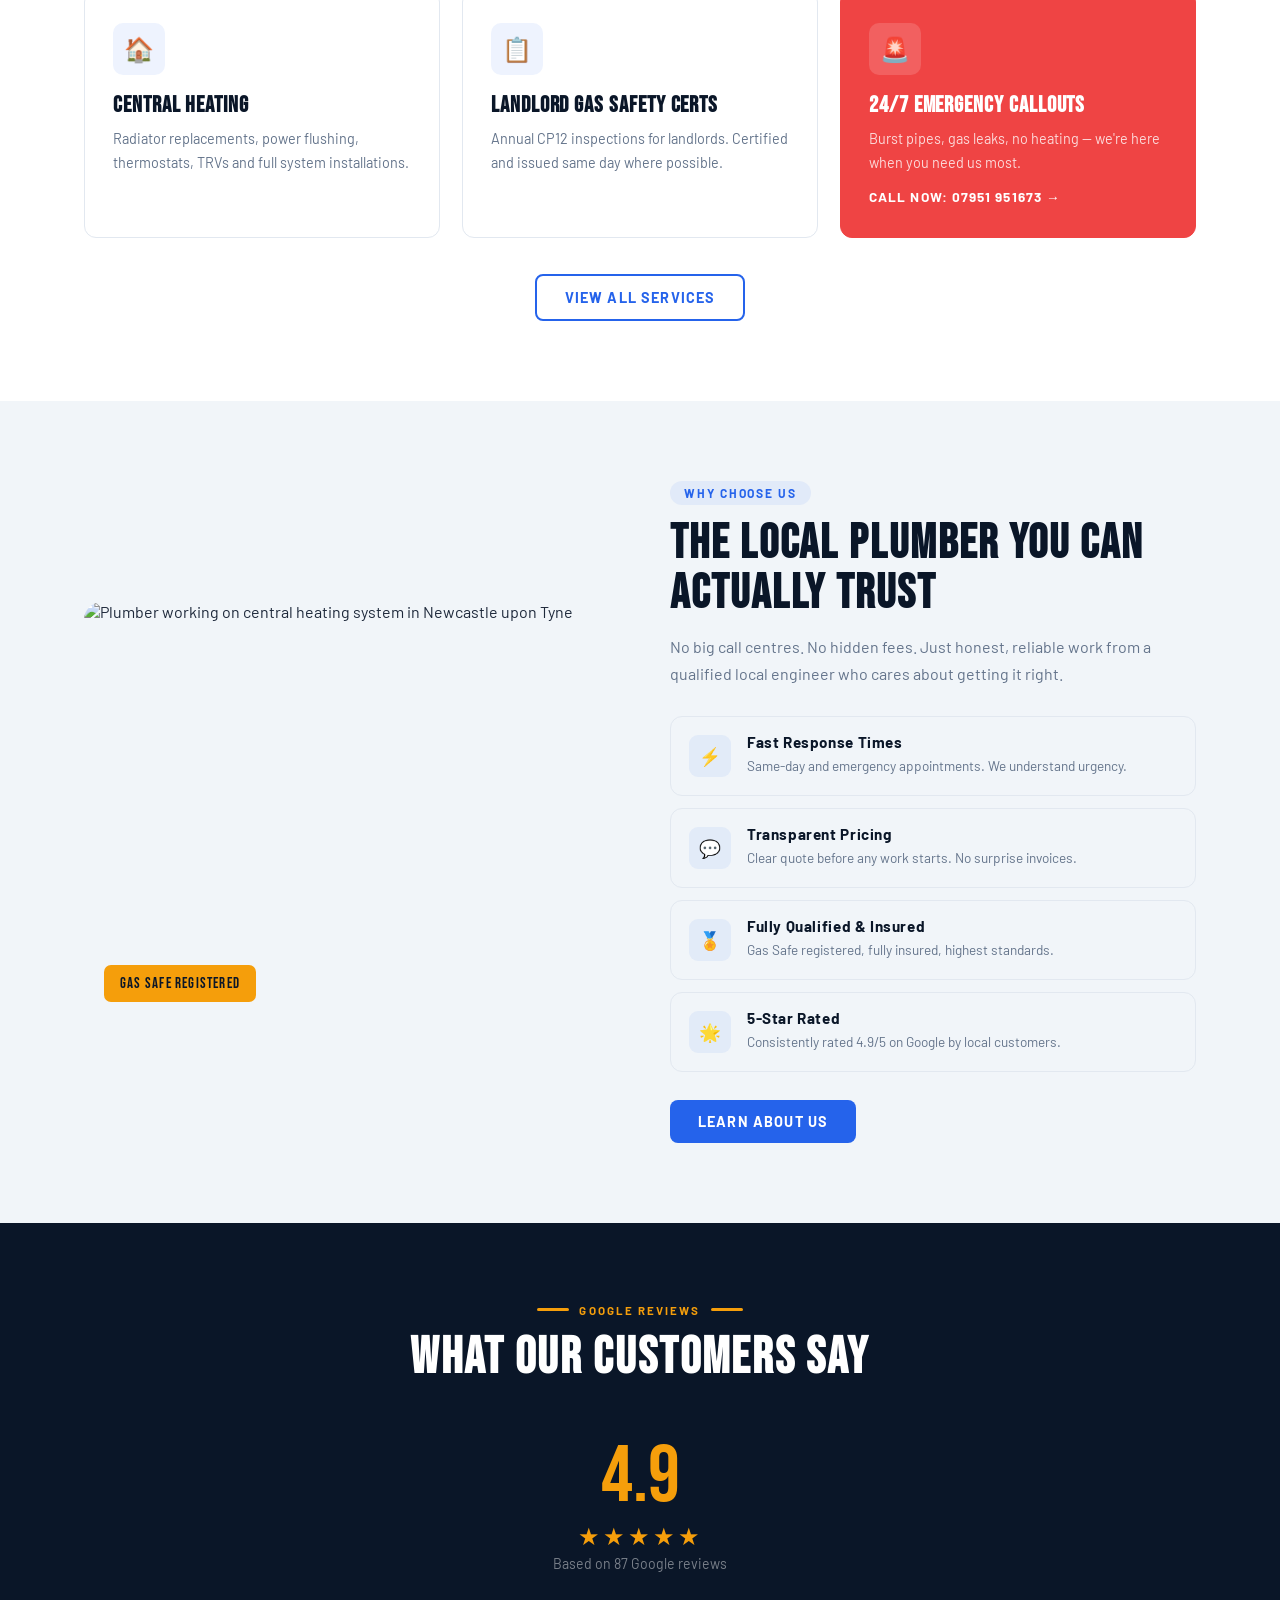
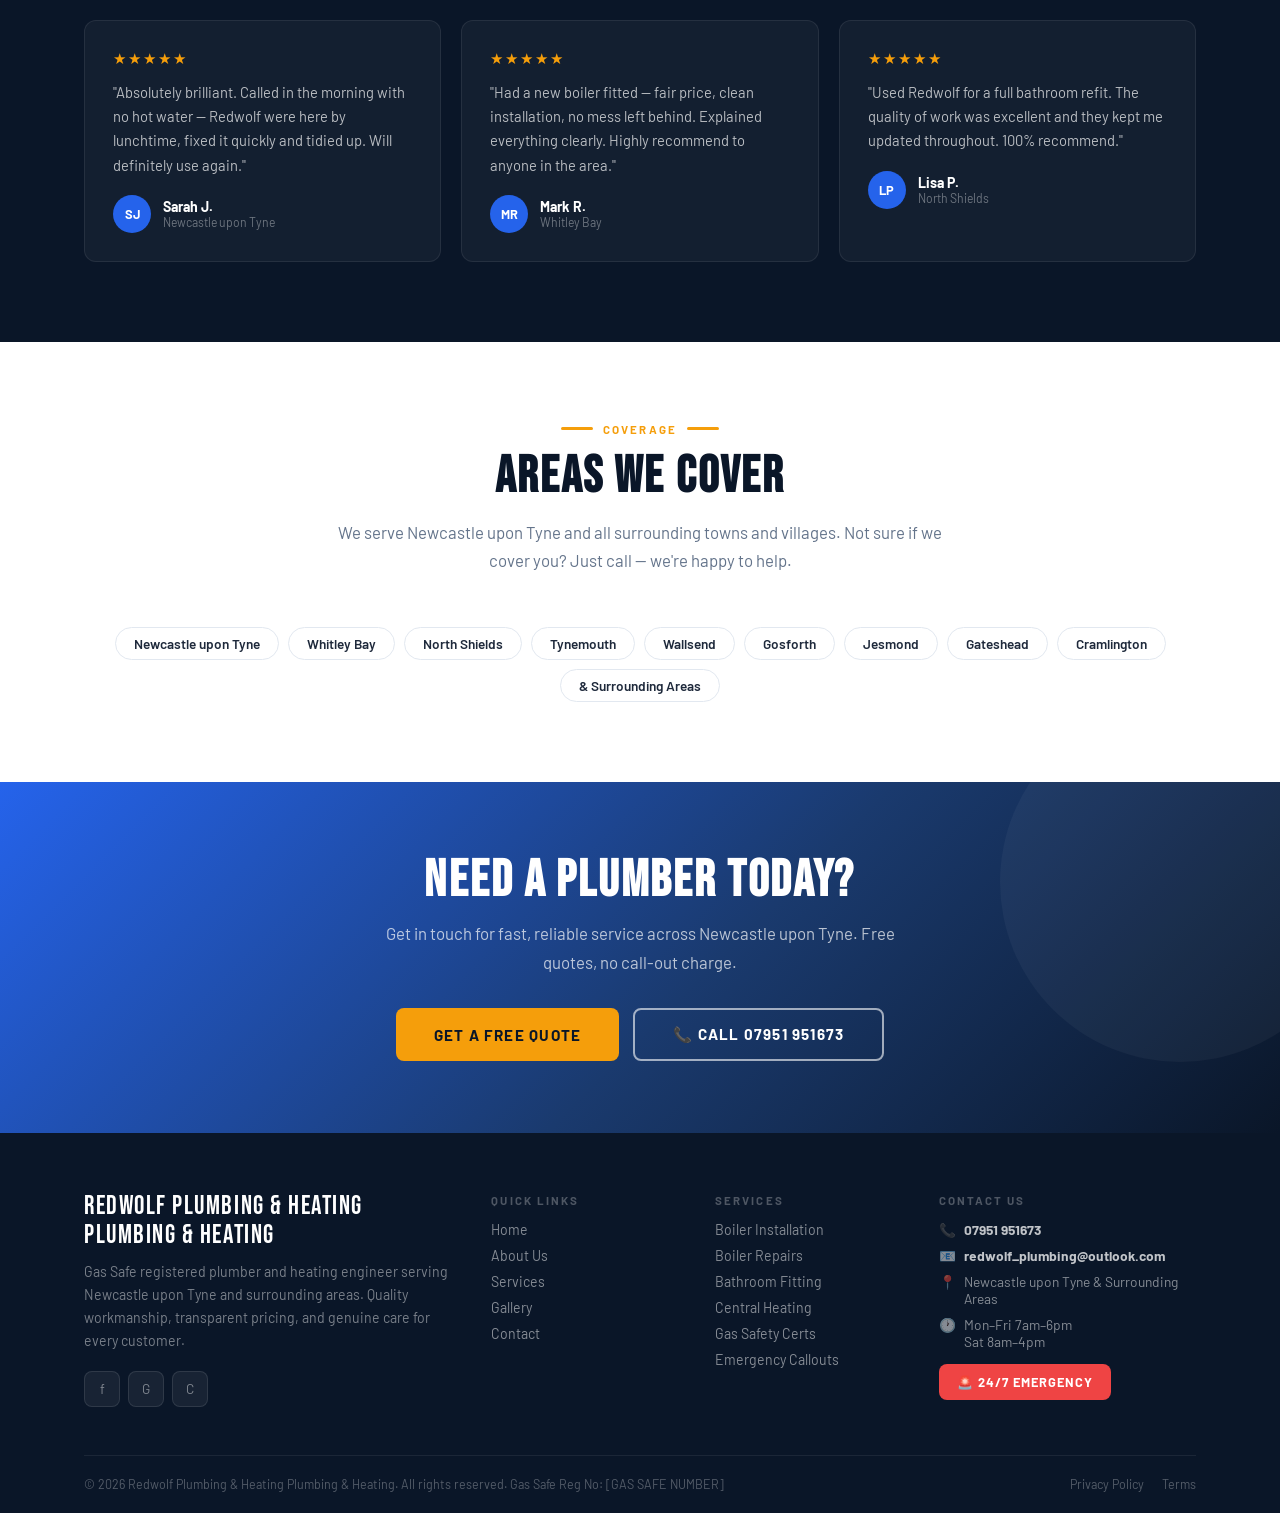
==== commit ee81e9cb: "Customise for Redwolf Plumbing and Heating" ====
--- a/index.html
+++ b/index.html
@@ -3,27 +3,27 @@
 <head>
   <meta charset="UTF-8">
   <meta name="viewport" content="width=device-width, initial-scale=1.0">
-  <title>[PLUMBER NAME] | Expert Plumber &amp; Gas Engineer in [TOWN/CITY]</title>
-  <meta name="description" content="[PLUMBER NAME] – Gas Safe registered plumber in [TOWN/CITY]. Boiler installations, emergency callouts, bathroom fitting &amp; more. Free quotes. Call [PHONE].">
-  <meta name="keywords" content="plumber [town], emergency plumber [town], boiler installation [town], gas engineer [town], bathroom fitting [town], heating engineer [town]">
+  <title>Redwolf Plumbing &amp; Heating | Expert Plumber &amp; Gas Engineer in Newcastle upon Tyne</title>
+  <meta name="description" content="Redwolf Plumbing &amp; Heating – Gas Safe registered plumber in Newcastle upon Tyne. Boiler installations, emergency callouts, bathroom fitting &amp; more. Free quotes. Call 07951 951673.">
+  <meta name="keywords" content="plumber Newcastle, emergency plumber Newcastle, boiler installation Newcastle, gas engineer Newcastle, bathroom fitting Newcastle, heating engineer Newcastle, plumber Whitley Bay, plumber North Shields">
   <meta name="robots" content="index, follow">
-  <link rel="canonical" href="https://[YOURDOMAIN].co.uk/">
+  <link rel="canonical" href="https://redwolfplumbing.co.uk/">
   <meta property="og:type" content="website">
-  <meta property="og:title" content="[PLUMBER NAME] | Expert Plumber in [TOWN/CITY]">
-  <meta property="og:description" content="Gas Safe registered plumber. Free quotes. Emergency callouts. Serving [TOWN/CITY].">
-  <meta property="og:url" content="https://[YOURDOMAIN].co.uk/">
-  <meta property="og:image" content="https://[YOURDOMAIN].co.uk/og-image.jpg">
+  <meta property="og:title" content="Redwolf Plumbing &amp; Heating | Expert Plumber in Newcastle upon Tyne">
+  <meta property="og:description" content="Gas Safe registered plumber. Free quotes. Emergency callouts. Serving Newcastle upon Tyne.">
+  <meta property="og:url" content="https://redwolfplumbing.co.uk/">
+  <meta property="og:image" content="https://redwolfplumbing.co.uk/og-image.jpg">
   <meta name="twitter:card" content="summary_large_image">
   <meta name="geo.region" content="GB">
-  <meta name="geo.placename" content="[TOWN/CITY]">
+  <meta name="geo.placename" content="Newcastle upon Tyne">
   <script type="application/ld+json">
   {
     "@context":"https://schema.org","@type":"Plumber",
-    "name":"[PLUMBER NAME] Plumbing & Heating","url":"https://[YOURDOMAIN].co.uk",
-    "telephone":"[PHONE]","email":"[EMAIL]",
-    "description":"Gas Safe registered plumber in [TOWN/CITY] and surrounding areas.",
-    "address":{"@type":"PostalAddress","addressLocality":"[TOWN/CITY]","addressCountry":"GB"},
-    "priceRange":"££","areaServed":"[TOWN/CITY] and surrounding areas",
+    "name":"Redwolf Plumbing & Heating","url":"https://redwolfplumbing.co.uk",
+    "telephone":"07951 951673","email":"redwolf_plumbing@outlook.com",
+    "description":"Gas Safe registered plumber in Newcastle upon Tyne and surrounding areas.",
+    "address":{"@type":"PostalAddress","addressLocality":"Newcastle upon Tyne","addressCountry":"GB"},
+    "priceRange":"££","areaServed":"Newcastle upon Tyne and surrounding areas",
     "aggregateRating":{"@type":"AggregateRating","ratingValue":"4.9","reviewCount":"87"}
   }
   </script>
@@ -203,10 +203,10 @@
       <h1>Expert Plumbing<br>&amp; Heating
         <em>Services</em>
       </h1>
-      <p class="hero__sub">Trusted local plumber serving [TOWN/CITY] and surrounding areas. From emergency callouts to full boiler installations — done right, first time.</p>
+      <p class="hero__sub">Trusted local plumber serving Newcastle upon Tyne and surrounding areas. From emergency callouts to full boiler installations — done right, first time.</p>
       <div class="hero__btns">
         <a href="contact.html" class="btn btn--primary" style="font-size:.95rem;padding:15px 32px">Get a Free Quote</a>
-        <a href="tel:[PHONE]"  class="btn btn--red"     style="font-size:.95rem;padding:15px 32px">📞 Emergency Call</a>
+        <a href="tel:07951951673"  class="btn btn--red"     style="font-size:.95rem;padding:15px 32px">📞 Emergency Call</a>
       </div>
       <!-- Stats row -->
       <div class="hero__stats">
@@ -254,7 +254,7 @@
     <div class="section-header fade-up">
       <div class="divider"><span>Our Services</span></div>
       <h2>What We Do</h2>
-      <p>Comprehensive plumbing and heating solutions for homes and businesses across [TOWN/CITY] and surrounding areas.</p>
+      <p>Comprehensive plumbing and heating solutions for homes and businesses across Newcastle upon Tyne and surrounding areas.</p>
     </div>
     <div class="services-grid">
       <div class="card fade-up">
@@ -286,7 +286,7 @@
         <div class="card__icon">🚨</div>
         <h3>24/7 Emergency Callouts</h3>
         <p>Burst pipes, gas leaks, no heating — we're here when you need us most.</p>
-        <a href="tel:[PHONE]" style="display:inline-block;margin-top:12px;font-weight:700;color:#fff;font-size:.85rem;text-transform:uppercase;letter-spacing:.08em">Call Now: [PHONE] →</a>
+        <a href="tel:07951951673" style="display:inline-block;margin-top:12px;font-weight:700;color:#fff;font-size:.85rem;text-transform:uppercase;letter-spacing:.08em">Call Now: 07951 951673 →</a>
       </div>
     </div>
     <div style="text-align:center;margin-top:36px">
@@ -301,7 +301,7 @@
     <div class="two-col">
       <div class="img-frame fade-up">
         <img src="https://images.unsplash.com/photo-1621905251189-08b45d6a269e?auto=format&fit=crop&w=800&q=80"
-             alt="Plumber working on central heating system in [TOWN/CITY]" loading="lazy">
+             alt="Plumber working on central heating system in Newcastle upon Tyne" loading="lazy">
         <div class="img-badge">Gas Safe Registered</div>
       </div>
       <div class="fade-up">
@@ -349,12 +349,12 @@
     <div class="reviews-grid">
       <div class="review-card fade-up">
         <div class="review-card__stars">★★★★★</div>
-        <p class="review-card__body">"Absolutely brilliant. Called in the morning with no hot water — [PLUMBER NAME] was here by lunchtime, fixed it quickly and tidied up. Will definitely use again."</p>
+        <p class="review-card__body">"Absolutely brilliant. Called in the morning with no hot water — Redwolf were here by lunchtime, fixed it quickly and tidied up. Will definitely use again."</p>
         <div class="review-card__author">
           <div class="review-card__avatar">SJ</div>
           <div>
             <div class="review-card__name">Sarah J.</div>
-            <div class="review-card__location">[TOWN/CITY]</div>
+            <div class="review-card__location">Newcastle upon Tyne</div>
           </div>
         </div>
       </div>
@@ -365,18 +365,18 @@
           <div class="review-card__avatar">MR</div>
           <div>
             <div class="review-card__name">Mark R.</div>
-            <div class="review-card__location">[NEARBY VILLAGE]</div>
+            <div class="review-card__location">Whitley Bay</div>
           </div>
         </div>
       </div>
       <div class="review-card fade-up">
         <div class="review-card__stars">★★★★★</div>
-        <p class="review-card__body">"Used [PLUMBER NAME] for a full bathroom refit. The quality of work was excellent and he kept me updated throughout. 100% recommend."</p>
+        <p class="review-card__body">"Used Redwolf for a full bathroom refit. The quality of work was excellent and they kept me updated throughout. 100% recommend."</p>
         <div class="review-card__author">
           <div class="review-card__avatar">LP</div>
           <div>
             <div class="review-card__name">Lisa P.</div>
-            <div class="review-card__location">[TOWN/CITY]</div>
+            <div class="review-card__location">North Shields</div>
           </div>
         </div>
       </div>
@@ -390,18 +390,18 @@
     <div class="section-header fade-up">
       <div class="divider"><span>Coverage</span></div>
       <h2>Areas We Cover</h2>
-      <p>We serve [TOWN/CITY] and all surrounding towns and villages. Not sure if we cover you? Just call — we're happy to help.</p>
+      <p>We serve Newcastle upon Tyne and all surrounding towns and villages. Not sure if we cover you? Just call — we're happy to help.</p>
     </div>
     <div class="areas-chips fade-up">
-      <span class="area-chip">[TOWN/CITY]</span>
-      <span class="area-chip">[VILLAGE 1]</span>
-      <span class="area-chip">[VILLAGE 2]</span>
-      <span class="area-chip">[VILLAGE 3]</span>
-      <span class="area-chip">[TOWN 2]</span>
-      <span class="area-chip">[TOWN 3]</span>
-      <span class="area-chip">[TOWN 4]</span>
-      <span class="area-chip">[VILLAGE 4]</span>
-      <span class="area-chip">[TOWN 5]</span>
+      <span class="area-chip">Newcastle upon Tyne</span>
+      <span class="area-chip">Whitley Bay</span>
+      <span class="area-chip">North Shields</span>
+      <span class="area-chip">Tynemouth</span>
+      <span class="area-chip">Wallsend</span>
+      <span class="area-chip">Gosforth</span>
+      <span class="area-chip">Jesmond</span>
+      <span class="area-chip">Gateshead</span>
+      <span class="area-chip">Cramlington</span>
       <span class="area-chip">&amp; Surrounding Areas</span>
     </div>
   </div>
@@ -412,17 +412,17 @@
   <div class="container">
     <div class="fade-up">
       <h2>Need a Plumber Today?</h2>
-      <p>Get in touch for fast, reliable service across [TOWN/CITY]. Free quotes, no call-out charge.</p>
+      <p>Get in touch for fast, reliable service across Newcastle upon Tyne. Free quotes, no call-out charge.</p>
       <div class="cta-banner__btns">
         <a href="contact.html" class="btn btn--primary" style="padding:15px 38px;font-size:.95rem">Get a Free Quote</a>
-        <a href="tel:[PHONE]"  class="btn btn--outline" style="padding:15px 38px;font-size:.95rem">📞 Call [PHONE]</a>
+        <a href="tel:07951951673"  class="btn btn--outline" style="padding:15px 38px;font-size:.95rem">📞 Call 07951 951673</a>
       </div>
     </div>
   </div>
 </div>
 
 <footer id="footer"></footer>
-<a href="tel:[PHONE]" class="float-call">📞 Call Now</a>
+<a href="tel:07951951673" class="float-call">📞 Call Now</a>
 <script src="shared.js"></script>
 </body>
 </html>
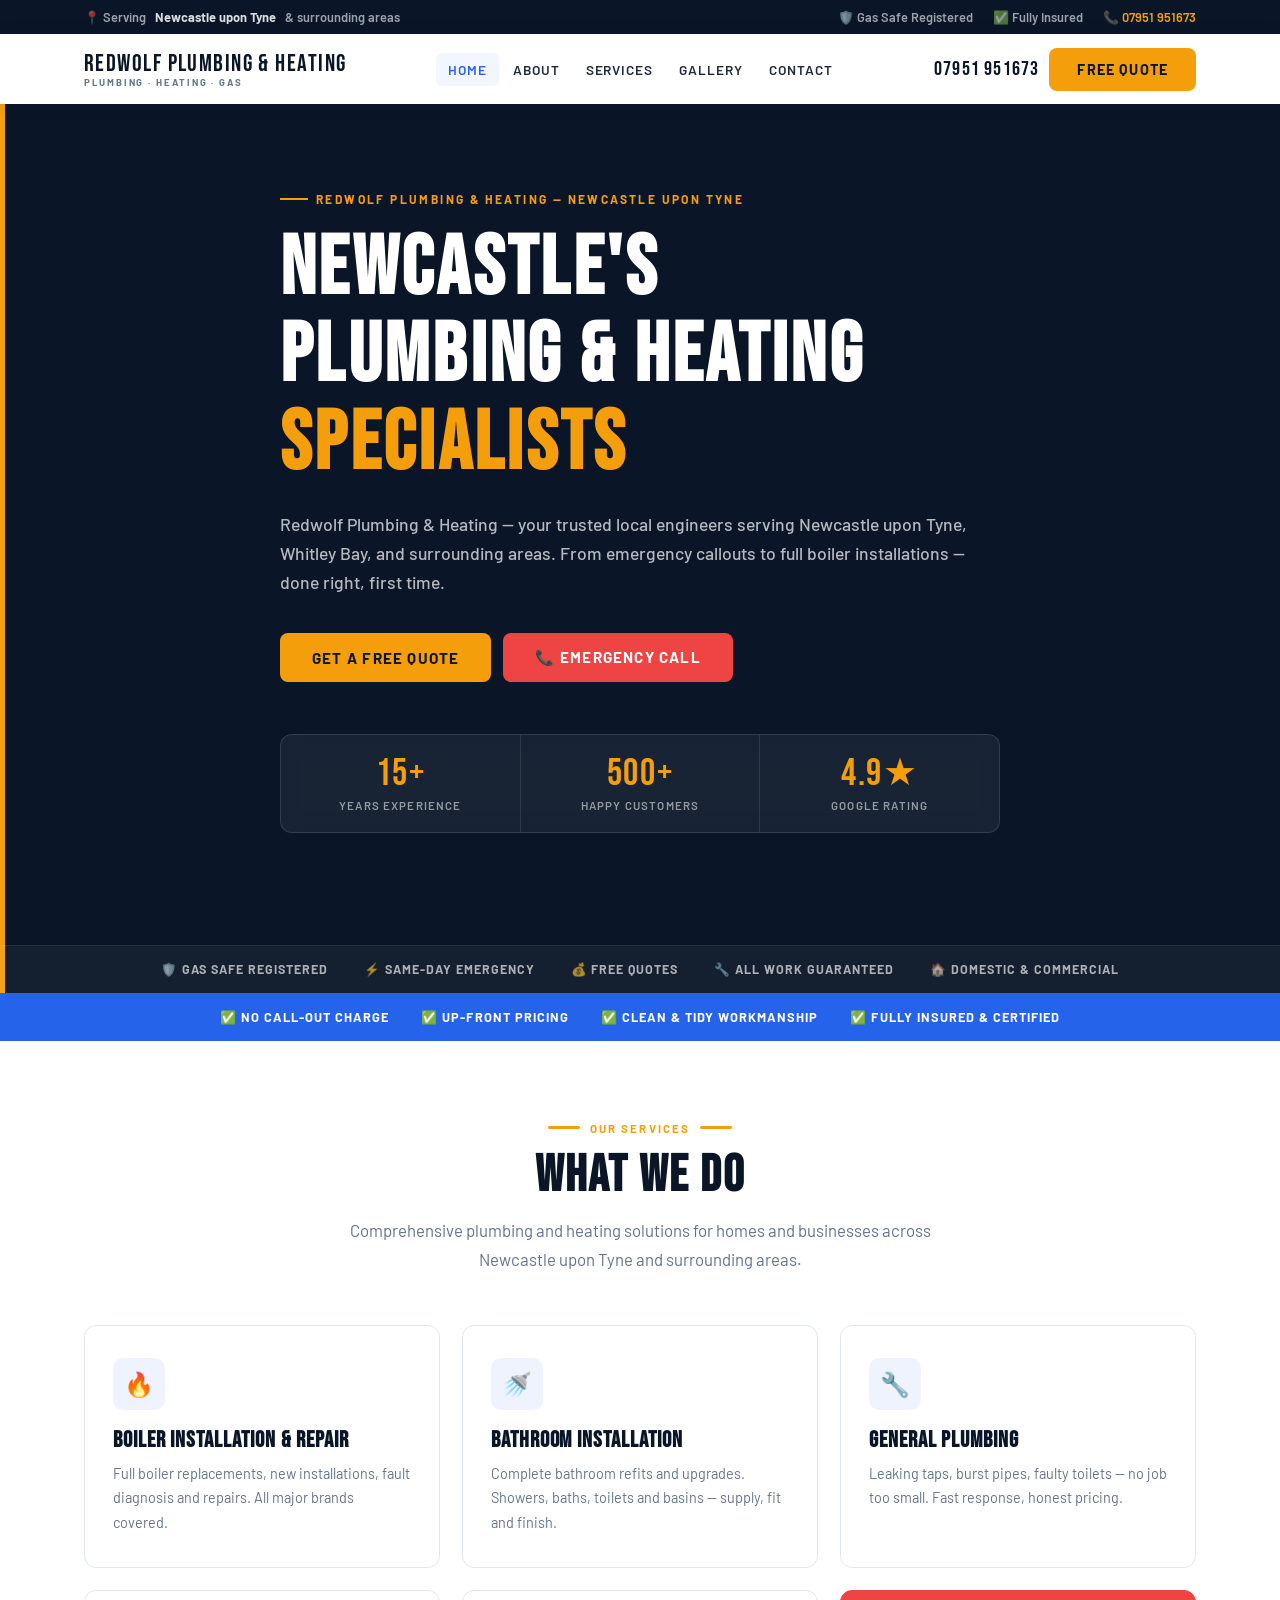
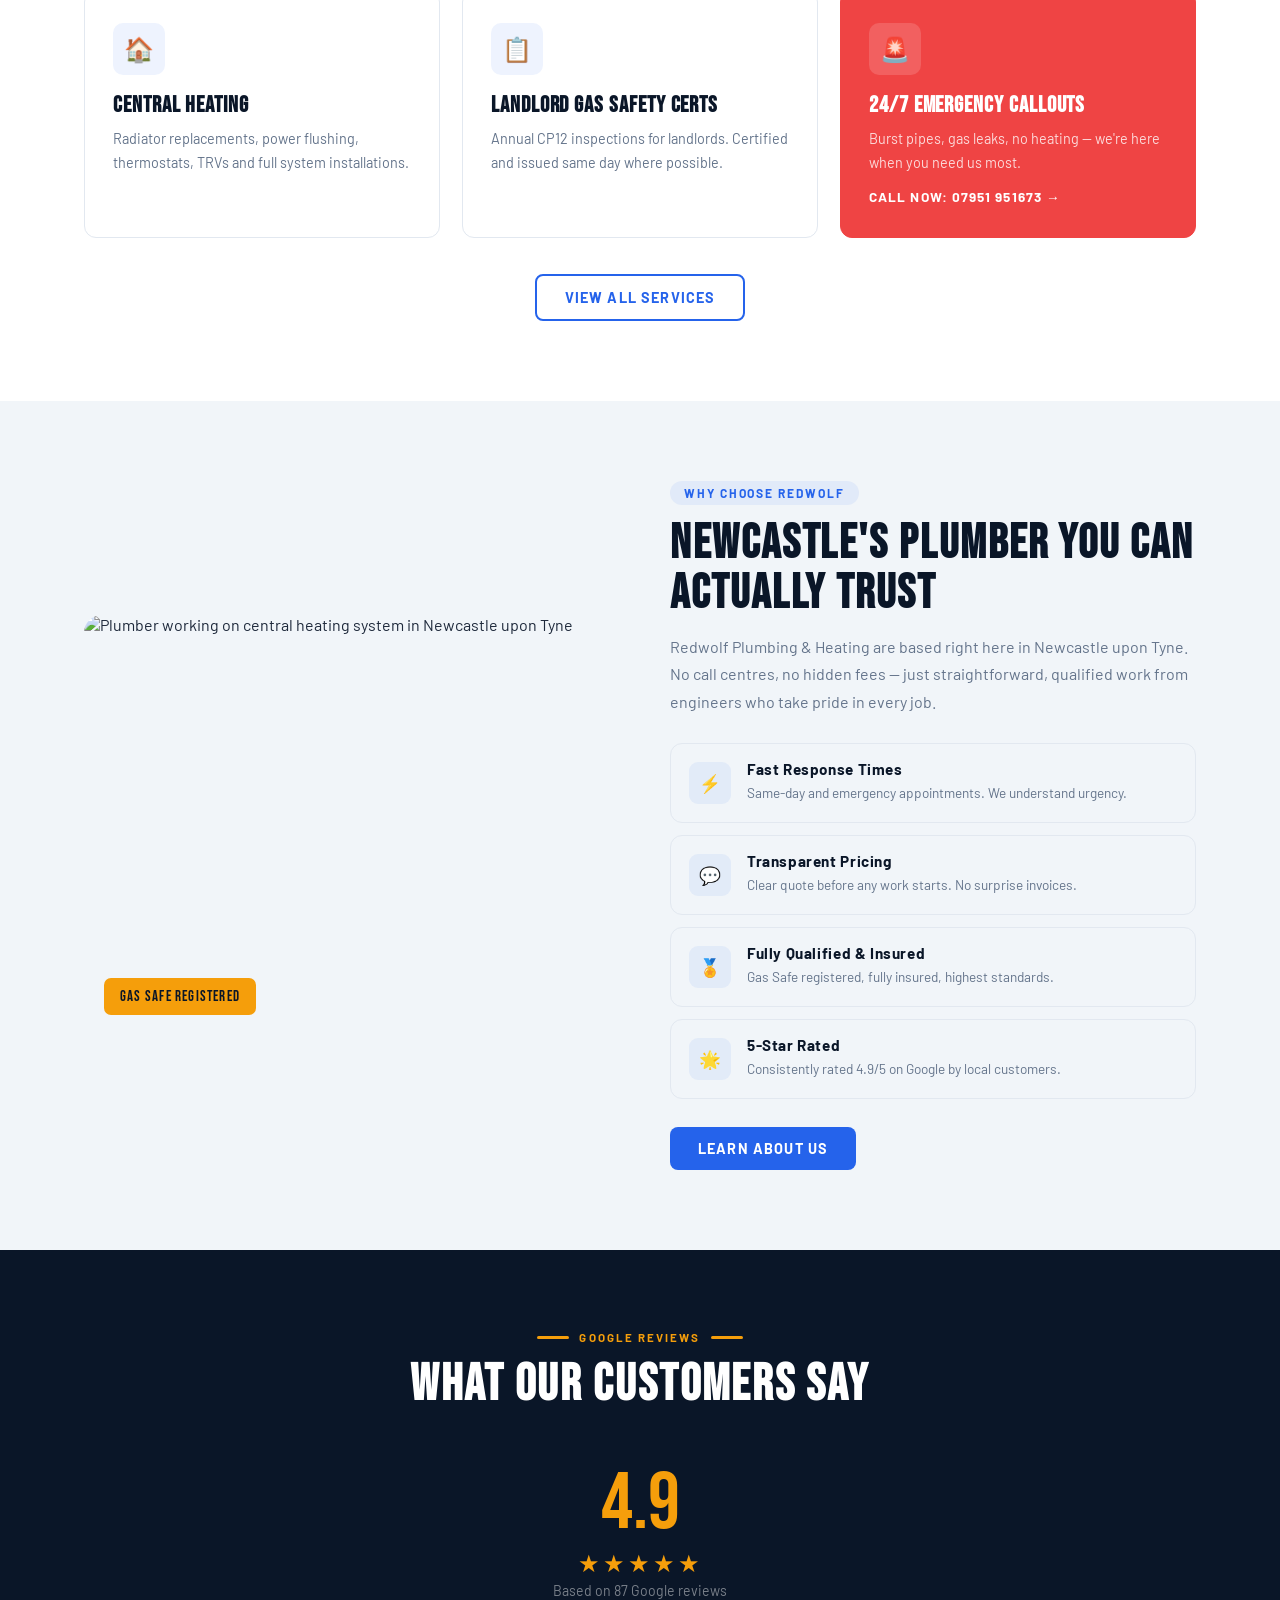
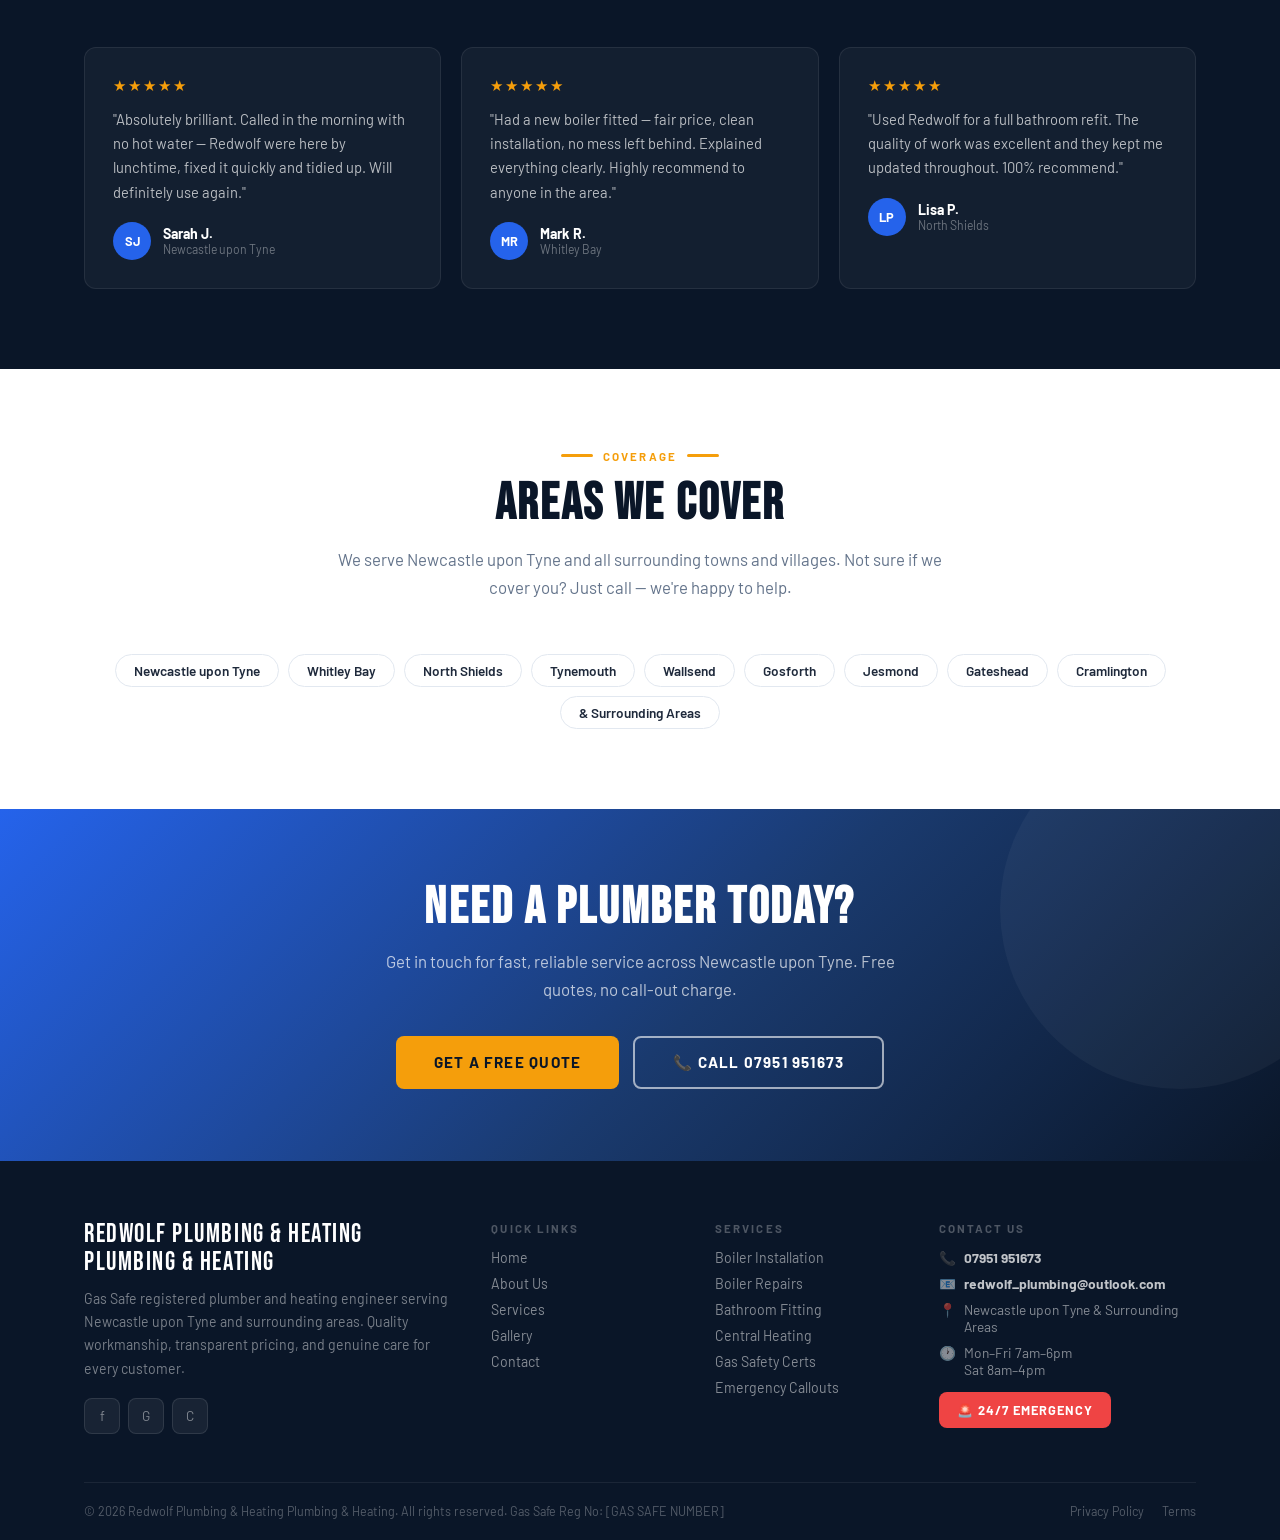
==== commit a1349d5d: "Widen hero section and personalise all sections for Redwolf" ====
--- a/index.html
+++ b/index.html
@@ -45,13 +45,13 @@
     }
     .hero__overlay {
       position: absolute; inset: 0;
-      background: linear-gradient(90deg, rgba(10,22,40,.95) 45%, rgba(10,22,40,.3));
+      background: linear-gradient(90deg, rgba(10,22,40,.95) 62%, rgba(10,22,40,.3));
     }
     .hero__accent {
       position: absolute; left: 0; top: 0; bottom: 0;
       width: 5px; background: var(--accent);
     }
-    .hero__content { position: relative; z-index: 2; max-width: 640px; }
+    .hero__content { position: relative; z-index: 2; max-width: 860px; }
     .hero__eyebrow {
       display: inline-flex; align-items: center; gap: 8px;
       font-family: 'Barlow', sans-serif; font-weight: 700;
@@ -68,7 +68,7 @@
     .hero h1 em { color: var(--accent); font-style: normal; display: block; }
     .hero__sub {
       font-size: 1.1rem; color: rgba(255,255,255,.7);
-      max-width: 500px; margin-bottom: 36px; font-weight: 500; line-height: 1.65;
+      max-width: 720px; margin-bottom: 36px; font-weight: 500; line-height: 1.65;
     }
     .hero__btns { display: flex; gap: 12px; flex-wrap: wrap; margin-bottom: 52px; }
 
@@ -78,7 +78,7 @@
       background: rgba(255,255,255,.06);
       border: 1px solid rgba(255,255,255,.12);
       border-radius: var(--radius); overflow: hidden;
-      max-width: 520px;
+      max-width: 720px;
       backdrop-filter: blur(10px);
     }
     .hero__stat {
@@ -199,11 +199,11 @@
   <div class="hero__accent"></div>
   <div class="container">
     <div class="hero__content fade-up">
-      <div class="hero__eyebrow">Gas Safe Registered Engineer</div>
-      <h1>Expert Plumbing<br>&amp; Heating
-        <em>Services</em>
+      <div class="hero__eyebrow">Redwolf Plumbing &amp; Heating — Newcastle upon Tyne</div>
+      <h1>Newcastle's<br>Plumbing &amp; Heating
+        <em>Specialists</em>
       </h1>
-      <p class="hero__sub">Trusted local plumber serving Newcastle upon Tyne and surrounding areas. From emergency callouts to full boiler installations — done right, first time.</p>
+      <p class="hero__sub">Redwolf Plumbing &amp; Heating — your trusted local engineers serving Newcastle upon Tyne, Whitley Bay, and surrounding areas. From emergency callouts to full boiler installations — done right, first time.</p>
       <div class="hero__btns">
         <a href="contact.html" class="btn btn--primary" style="font-size:.95rem;padding:15px 32px">Get a Free Quote</a>
         <a href="tel:07951951673"  class="btn btn--red"     style="font-size:.95rem;padding:15px 32px">📞 Emergency Call</a>
@@ -305,9 +305,9 @@
         <div class="img-badge">Gas Safe Registered</div>
       </div>
       <div class="fade-up">
-        <div class="eyebrow">Why Choose Us</div>
-        <h2 style="font-size:clamp(2rem,4vw,3rem);color:var(--navy);margin-bottom:14px">The Local Plumber You Can Actually Trust</h2>
-        <p style="margin-bottom:24px">No big call centres. No hidden fees. Just honest, reliable work from a qualified local engineer who cares about getting it right.</p>
+        <div class="eyebrow">Why Choose Redwolf</div>
+        <h2 style="font-size:clamp(2rem,4vw,3rem);color:var(--navy);margin-bottom:14px">Newcastle's Plumber You Can Actually Trust</h2>
+        <p style="margin-bottom:24px">Redwolf Plumbing &amp; Heating are based right here in Newcastle upon Tyne. No call centres, no hidden fees — just straightforward, qualified work from engineers who take pride in every job.</p>
         <div class="features-list">
           <div class="feature-row">
             <div class="feature-row__icon">⚡</div>
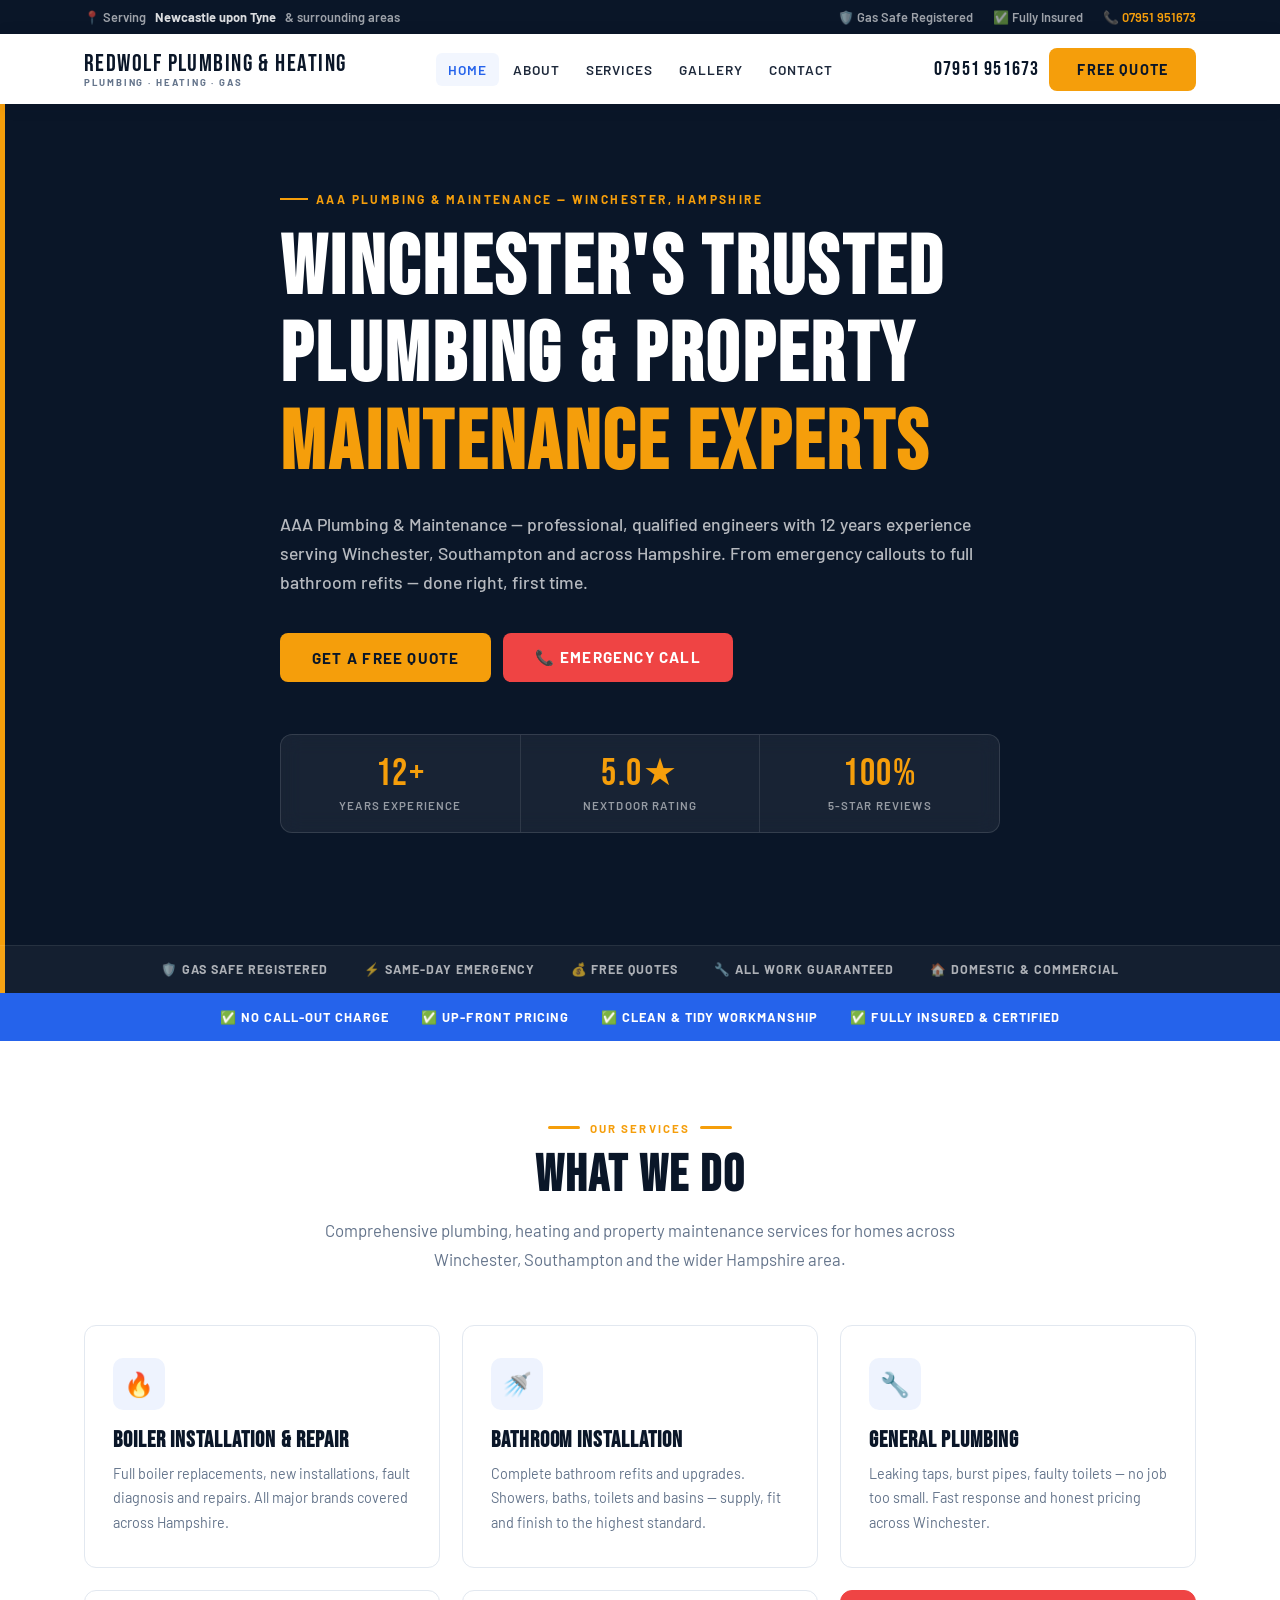
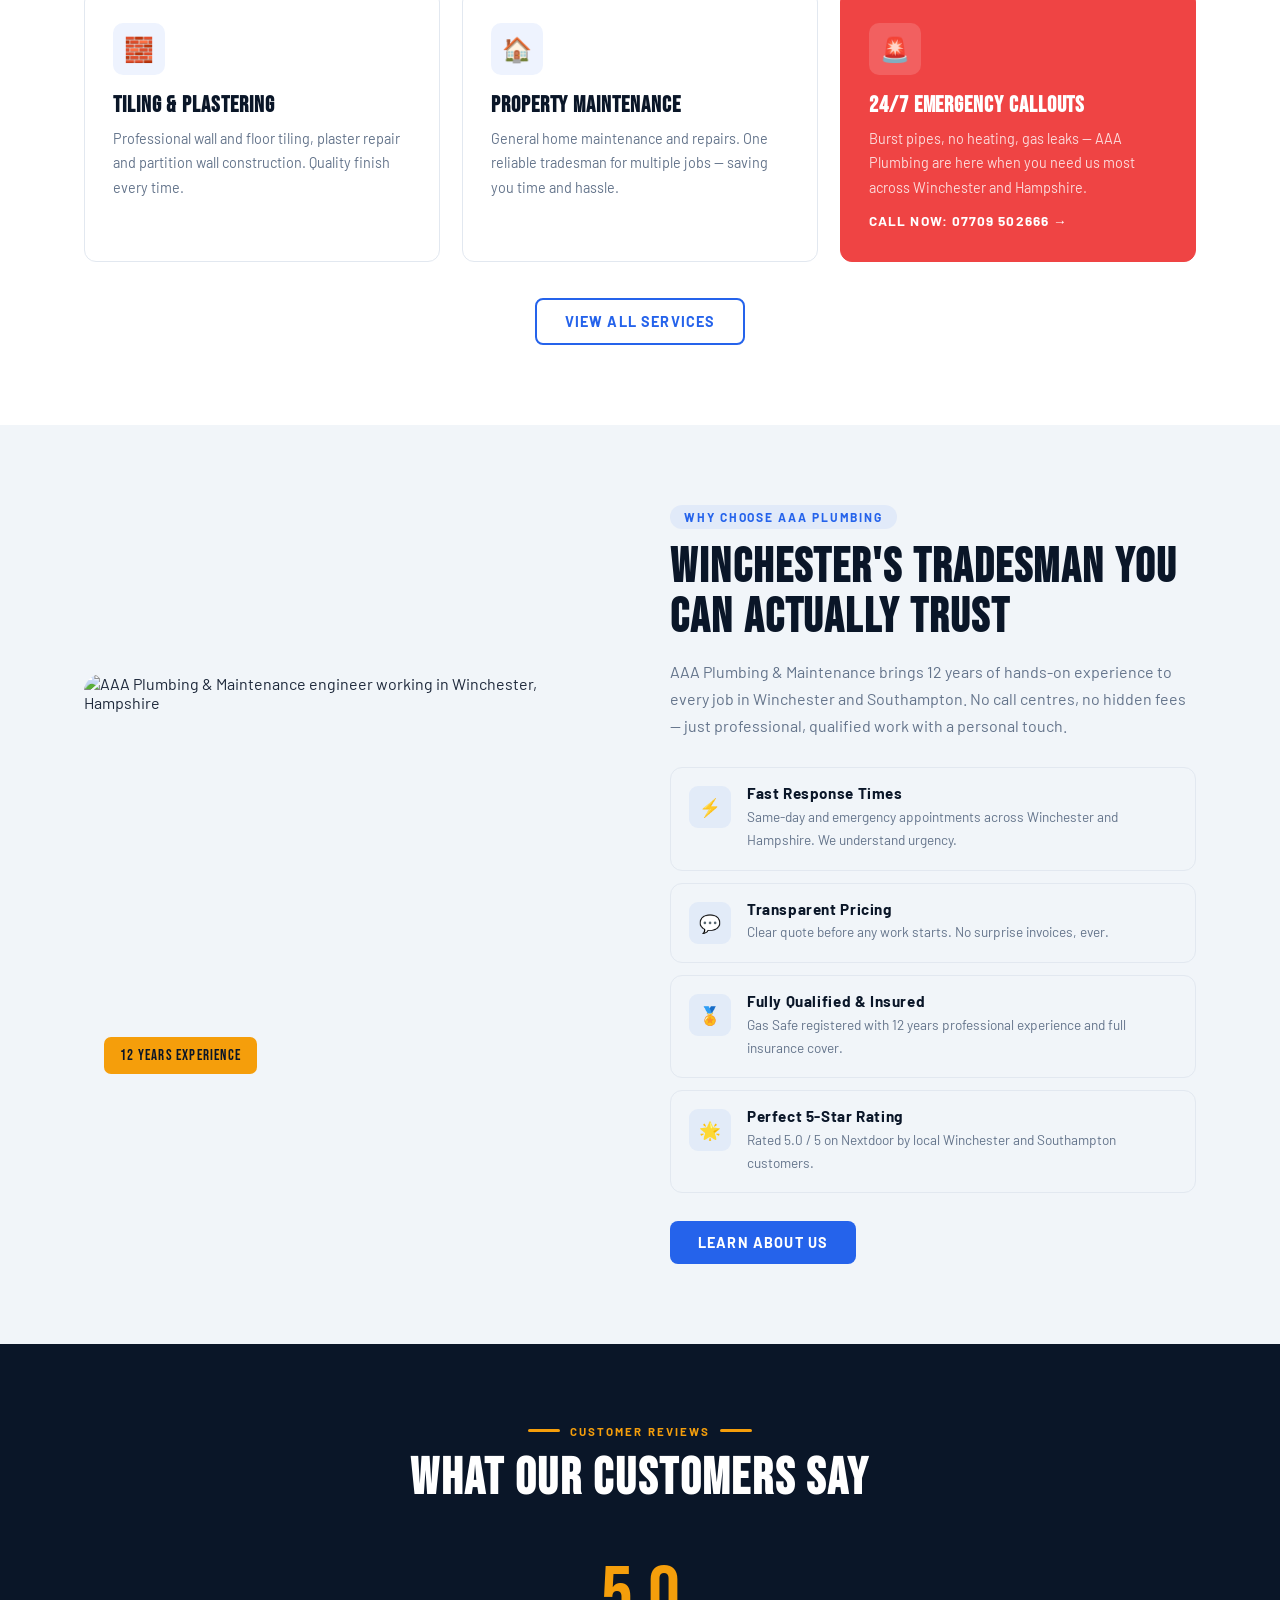
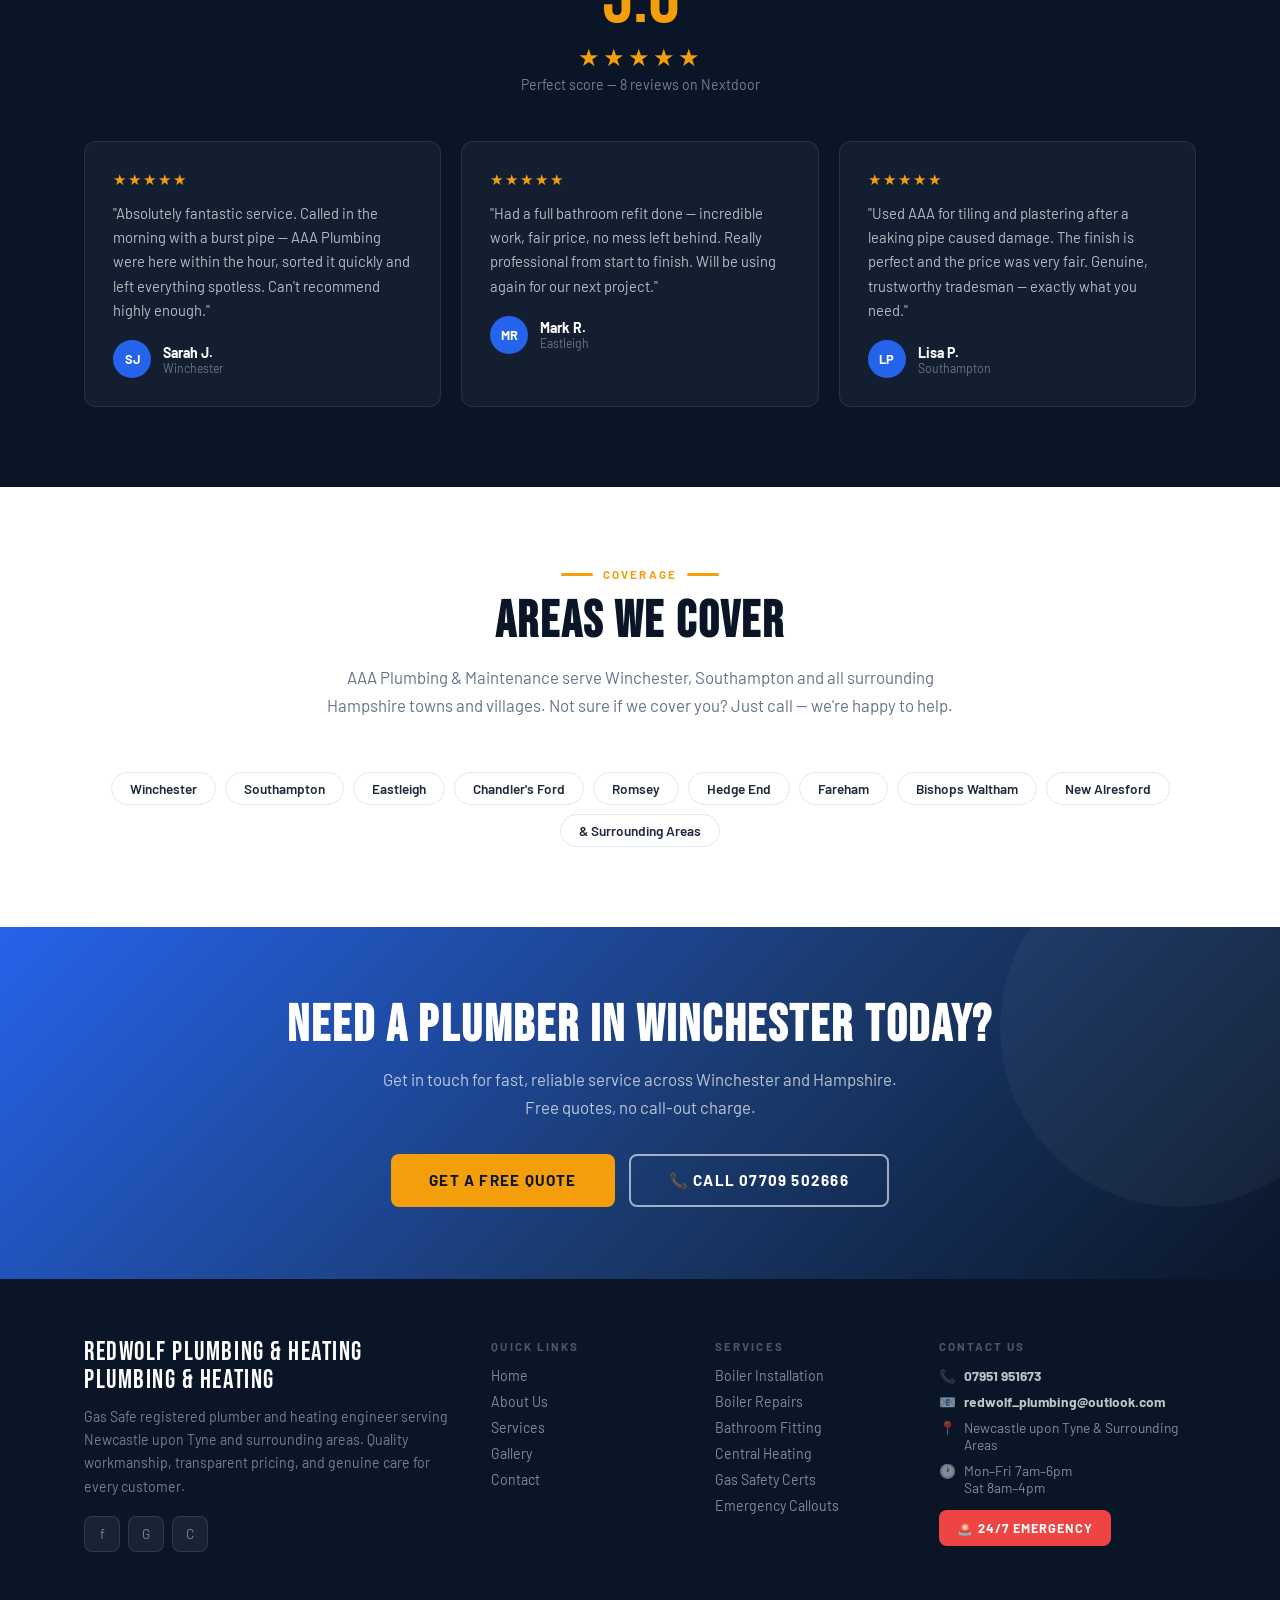
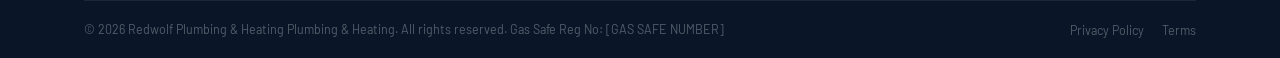
==== commit fff93d88: "AAA Plumbing: full homepage customisation for Winchester" ====
--- a/index.html
+++ b/index.html
@@ -3,28 +3,28 @@
 <head>
   <meta charset="UTF-8">
   <meta name="viewport" content="width=device-width, initial-scale=1.0">
-  <title>Redwolf Plumbing &amp; Heating | Expert Plumber &amp; Gas Engineer in Newcastle upon Tyne</title>
-  <meta name="description" content="Redwolf Plumbing &amp; Heating – Gas Safe registered plumber in Newcastle upon Tyne. Boiler installations, emergency callouts, bathroom fitting &amp; more. Free quotes. Call 07951 951673.">
-  <meta name="keywords" content="plumber Newcastle, emergency plumber Newcastle, boiler installation Newcastle, gas engineer Newcastle, bathroom fitting Newcastle, heating engineer Newcastle, plumber Whitley Bay, plumber North Shields">
+  <title>AAA Plumbing &amp; Maintenance | Expert Plumber in Winchester, Hampshire</title>
+  <meta name="description" content="AAA Plumbing &amp; Maintenance – professional plumber with 12 years experience serving Winchester &amp; Southampton. Boiler installations, bathroom fitting, tiling, plastering &amp; more. Free quotes. Call 07709 502666.">
+  <meta name="keywords" content="plumber Winchester, emergency plumber Winchester, plumber Southampton, boiler installation Hampshire, bathroom fitting Winchester, property maintenance Winchester, tiling Winchester, plastering Winchester">
   <meta name="robots" content="index, follow">
-  <link rel="canonical" href="https://redwolfplumbing.co.uk/">
+  <link rel="canonical" href="https://aaaplumbingandmaintenance.co.uk/">
   <meta property="og:type" content="website">
-  <meta property="og:title" content="Redwolf Plumbing &amp; Heating | Expert Plumber in Newcastle upon Tyne">
-  <meta property="og:description" content="Gas Safe registered plumber. Free quotes. Emergency callouts. Serving Newcastle upon Tyne.">
-  <meta property="og:url" content="https://redwolfplumbing.co.uk/">
-  <meta property="og:image" content="https://redwolfplumbing.co.uk/og-image.jpg">
+  <meta property="og:title" content="AAA Plumbing &amp; Maintenance | Expert Plumber in Winchester">
+  <meta property="og:description" content="Professional plumber with 12 years experience. Free quotes. Emergency callouts. Serving Winchester &amp; Southampton.">
+  <meta property="og:url" content="https://aaaplumbingandmaintenance.co.uk/">
+  <meta property="og:image" content="https://aaaplumbingandmaintenance.co.uk/og-image.jpg">
   <meta name="twitter:card" content="summary_large_image">
   <meta name="geo.region" content="GB">
-  <meta name="geo.placename" content="Newcastle upon Tyne">
+  <meta name="geo.placename" content="Winchester, Hampshire">
   <script type="application/ld+json">
   {
     "@context":"https://schema.org","@type":"Plumber",
-    "name":"Redwolf Plumbing & Heating","url":"https://redwolfplumbing.co.uk",
-    "telephone":"07951 951673","email":"redwolf_plumbing@outlook.com",
-    "description":"Gas Safe registered plumber in Newcastle upon Tyne and surrounding areas.",
-    "address":{"@type":"PostalAddress","addressLocality":"Newcastle upon Tyne","addressCountry":"GB"},
-    "priceRange":"££","areaServed":"Newcastle upon Tyne and surrounding areas",
-    "aggregateRating":{"@type":"AggregateRating","ratingValue":"4.9","reviewCount":"87"}
+    "name":"AAA Plumbing & Maintenance","url":"https://aaaplumbingandmaintenance.co.uk",
+    "telephone":"07709 502666","email":"aaaplumbingandmaintenance@gmail.com",
+    "description":"Professional plumber with 12 years experience serving Winchester, Southampton and surrounding Hampshire areas.",
+    "address":{"@type":"PostalAddress","addressLocality":"Winchester","addressRegion":"Hampshire","addressCountry":"GB"},
+    "priceRange":"££","areaServed":"Winchester, Southampton and surrounding Hampshire areas",
+    "aggregateRating":{"@type":"AggregateRating","ratingValue":"5.0","reviewCount":"8"}
   }
   </script>
   <link rel="preconnect" href="https://fonts.googleapis.com">
@@ -72,7 +72,7 @@
     }
     .hero__btns { display: flex; gap: 12px; flex-wrap: wrap; margin-bottom: 52px; }
 
-    /* Stats row — FIXED layout */
+    /* Stats row */
     .hero__stats {
       display: flex; gap: 0;
       background: rgba(255,255,255,.06);
@@ -98,7 +98,7 @@
       color: rgba(255,255,255,.55); display: block;
     }
 
-    /* Badge strip at bottom of hero */
+    /* Badge strip */
     .hero__strip {
       position: absolute; bottom: 0; left: 0; right: 0;
       background: rgba(255,255,255,.04);
@@ -156,9 +156,7 @@
 
     /* ── REVIEWS GRID ── */
     .reviews-grid { display: grid; grid-template-columns: repeat(3, 1fr); gap: 20px; margin-top: 48px; }
-    .reviews-score {
-      text-align: center; margin-bottom: 40px;
-    }
+    .reviews-score { text-align: center; margin-bottom: 40px; }
     .reviews-score__num {
       font-family: 'Bebas Neue', sans-serif; font-size: 5rem; line-height: 1;
       color: var(--accent);
@@ -199,28 +197,28 @@
   <div class="hero__accent"></div>
   <div class="container">
     <div class="hero__content fade-up">
-      <div class="hero__eyebrow">Redwolf Plumbing &amp; Heating — Newcastle upon Tyne</div>
-      <h1>Newcastle's<br>Plumbing &amp; Heating
-        <em>Specialists</em>
+      <div class="hero__eyebrow">AAA Plumbing &amp; Maintenance — Winchester, Hampshire</div>
+      <h1>Winchester's Trusted<br>Plumbing &amp; Property
+        <em>Maintenance Experts</em>
       </h1>
-      <p class="hero__sub">Redwolf Plumbing &amp; Heating — your trusted local engineers serving Newcastle upon Tyne, Whitley Bay, and surrounding areas. From emergency callouts to full boiler installations — done right, first time.</p>
+      <p class="hero__sub">AAA Plumbing &amp; Maintenance — professional, qualified engineers with 12 years experience serving Winchester, Southampton and across Hampshire. From emergency callouts to full bathroom refits — done right, first time.</p>
       <div class="hero__btns">
         <a href="contact.html" class="btn btn--primary" style="font-size:.95rem;padding:15px 32px">Get a Free Quote</a>
-        <a href="tel:07951951673"  class="btn btn--red"     style="font-size:.95rem;padding:15px 32px">📞 Emergency Call</a>
+        <a href="tel:07709502666" class="btn btn--red" style="font-size:.95rem;padding:15px 32px">📞 Emergency Call</a>
       </div>
       <!-- Stats row -->
       <div class="hero__stats">
         <div class="hero__stat">
-          <span class="hero__stat-num">15+</span>
+          <span class="hero__stat-num">12+</span>
           <span class="hero__stat-label">Years Experience</span>
         </div>
         <div class="hero__stat">
-          <span class="hero__stat-num">500+</span>
-          <span class="hero__stat-label">Happy Customers</span>
+          <span class="hero__stat-num">5.0★</span>
+          <span class="hero__stat-label">Nextdoor Rating</span>
         </div>
         <div class="hero__stat">
-          <span class="hero__stat-num">4.9★</span>
-          <span class="hero__stat-label">Google Rating</span>
+          <span class="hero__stat-num">100%</span>
+          <span class="hero__stat-label">5-Star Reviews</span>
         </div>
       </div>
     </div>
@@ -254,39 +252,39 @@
     <div class="section-header fade-up">
       <div class="divider"><span>Our Services</span></div>
       <h2>What We Do</h2>
-      <p>Comprehensive plumbing and heating solutions for homes and businesses across Newcastle upon Tyne and surrounding areas.</p>
+      <p>Comprehensive plumbing, heating and property maintenance services for homes across Winchester, Southampton and the wider Hampshire area.</p>
     </div>
     <div class="services-grid">
       <div class="card fade-up">
         <div class="card__icon">🔥</div>
         <h3>Boiler Installation &amp; Repair</h3>
-        <p>Full boiler replacements, new installations, fault diagnosis and repairs. All major brands covered.</p>
+        <p>Full boiler replacements, new installations, fault diagnosis and repairs. All major brands covered across Hampshire.</p>
       </div>
       <div class="card fade-up">
         <div class="card__icon">🚿</div>
         <h3>Bathroom Installation</h3>
-        <p>Complete bathroom refits and upgrades. Showers, baths, toilets and basins — supply, fit and finish.</p>
+        <p>Complete bathroom refits and upgrades. Showers, baths, toilets and basins — supply, fit and finish to the highest standard.</p>
       </div>
       <div class="card fade-up">
         <div class="card__icon">🔧</div>
         <h3>General Plumbing</h3>
-        <p>Leaking taps, burst pipes, faulty toilets — no job too small. Fast response, honest pricing.</p>
+        <p>Leaking taps, burst pipes, faulty toilets — no job too small. Fast response and honest pricing across Winchester.</p>
+      </div>
+      <div class="card fade-up">
+        <div class="card__icon">🧱</div>
+        <h3>Tiling &amp; Plastering</h3>
+        <p>Professional wall and floor tiling, plaster repair and partition wall construction. Quality finish every time.</p>
       </div>
       <div class="card fade-up">
         <div class="card__icon">🏠</div>
-        <h3>Central Heating</h3>
-        <p>Radiator replacements, power flushing, thermostats, TRVs and full system installations.</p>
-      </div>
-      <div class="card fade-up">
-        <div class="card__icon">📋</div>
-        <h3>Landlord Gas Safety Certs</h3>
-        <p>Annual CP12 inspections for landlords. Certified and issued same day where possible.</p>
+        <h3>Property Maintenance</h3>
+        <p>General home maintenance and repairs. One reliable tradesman for multiple jobs — saving you time and hassle.</p>
       </div>
       <div class="card card--emergency fade-up">
         <div class="card__icon">🚨</div>
         <h3>24/7 Emergency Callouts</h3>
-        <p>Burst pipes, gas leaks, no heating — we're here when you need us most.</p>
-        <a href="tel:07951951673" style="display:inline-block;margin-top:12px;font-weight:700;color:#fff;font-size:.85rem;text-transform:uppercase;letter-spacing:.08em">Call Now: 07951 951673 →</a>
+        <p>Burst pipes, no heating, gas leaks — AAA Plumbing are here when you need us most across Winchester and Hampshire.</p>
+        <a href="tel:07709502666" style="display:inline-block;margin-top:12px;font-weight:700;color:#fff;font-size:.85rem;text-transform:uppercase;letter-spacing:.08em">Call Now: 07709 502666 →</a>
       </div>
     </div>
     <div style="text-align:center;margin-top:36px">
@@ -301,29 +299,29 @@
     <div class="two-col">
       <div class="img-frame fade-up">
         <img src="https://images.unsplash.com/photo-1621905251189-08b45d6a269e?auto=format&fit=crop&w=800&q=80"
-             alt="Plumber working on central heating system in Newcastle upon Tyne" loading="lazy">
-        <div class="img-badge">Gas Safe Registered</div>
+             alt="AAA Plumbing & Maintenance engineer working in Winchester, Hampshire" loading="lazy">
+        <div class="img-badge">12 Years Experience</div>
       </div>
       <div class="fade-up">
-        <div class="eyebrow">Why Choose Redwolf</div>
-        <h2 style="font-size:clamp(2rem,4vw,3rem);color:var(--navy);margin-bottom:14px">Newcastle's Plumber You Can Actually Trust</h2>
-        <p style="margin-bottom:24px">Redwolf Plumbing &amp; Heating are based right here in Newcastle upon Tyne. No call centres, no hidden fees — just straightforward, qualified work from engineers who take pride in every job.</p>
+        <div class="eyebrow">Why Choose AAA Plumbing</div>
+        <h2 style="font-size:clamp(2rem,4vw,3rem);color:var(--navy);margin-bottom:14px">Winchester's Tradesman You Can Actually Trust</h2>
+        <p style="margin-bottom:24px">AAA Plumbing &amp; Maintenance brings 12 years of hands-on experience to every job in Winchester and Southampton. No call centres, no hidden fees — just professional, qualified work with a personal touch.</p>
         <div class="features-list">
           <div class="feature-row">
             <div class="feature-row__icon">⚡</div>
-            <div><h4>Fast Response Times</h4><p>Same-day and emergency appointments. We understand urgency.</p></div>
+            <div><h4>Fast Response Times</h4><p>Same-day and emergency appointments across Winchester and Hampshire. We understand urgency.</p></div>
           </div>
           <div class="feature-row">
             <div class="feature-row__icon">💬</div>
-            <div><h4>Transparent Pricing</h4><p>Clear quote before any work starts. No surprise invoices.</p></div>
+            <div><h4>Transparent Pricing</h4><p>Clear quote before any work starts. No surprise invoices, ever.</p></div>
           </div>
           <div class="feature-row">
             <div class="feature-row__icon">🏅</div>
-            <div><h4>Fully Qualified &amp; Insured</h4><p>Gas Safe registered, fully insured, highest standards.</p></div>
+            <div><h4>Fully Qualified &amp; Insured</h4><p>Gas Safe registered with 12 years professional experience and full insurance cover.</p></div>
           </div>
           <div class="feature-row">
             <div class="feature-row__icon">🌟</div>
-            <div><h4>5-Star Rated</h4><p>Consistently rated 4.9/5 on Google by local customers.</p></div>
+            <div><h4>Perfect 5-Star Rating</h4><p>Rated 5.0 / 5 on Nextdoor by local Winchester and Southampton customers.</p></div>
           </div>
         </div>
         <div style="margin-top:28px">
@@ -338,45 +336,45 @@
 <section class="section section--dark">
   <div class="container">
     <div class="section-header section-header--light fade-up">
-      <div class="divider" style="--accent:#f59e0b"><span style="color:var(--accent)">Google Reviews</span></div>
+      <div class="divider" style="--accent:#f59e0b"><span style="color:var(--accent)">Customer Reviews</span></div>
       <h2>What Our Customers Say</h2>
     </div>
     <div class="reviews-score fade-up">
-      <div class="reviews-score__num">4.9</div>
+      <div class="reviews-score__num">5.0</div>
       <div class="reviews-score__stars">★★★★★</div>
-      <div class="reviews-score__label">Based on 87 Google reviews</div>
+      <div class="reviews-score__label">Perfect score — 8 reviews on Nextdoor</div>
     </div>
     <div class="reviews-grid">
       <div class="review-card fade-up">
         <div class="review-card__stars">★★★★★</div>
-        <p class="review-card__body">"Absolutely brilliant. Called in the morning with no hot water — Redwolf were here by lunchtime, fixed it quickly and tidied up. Will definitely use again."</p>
+        <p class="review-card__body">"Absolutely fantastic service. Called in the morning with a burst pipe — AAA Plumbing were here within the hour, sorted it quickly and left everything spotless. Can't recommend highly enough."</p>
         <div class="review-card__author">
           <div class="review-card__avatar">SJ</div>
           <div>
             <div class="review-card__name">Sarah J.</div>
-            <div class="review-card__location">Newcastle upon Tyne</div>
+            <div class="review-card__location">Winchester</div>
           </div>
         </div>
       </div>
       <div class="review-card fade-up">
         <div class="review-card__stars">★★★★★</div>
-        <p class="review-card__body">"Had a new boiler fitted — fair price, clean installation, no mess left behind. Explained everything clearly. Highly recommend to anyone in the area."</p>
+        <p class="review-card__body">"Had a full bathroom refit done — incredible work, fair price, no mess left behind. Really professional from start to finish. Will be using again for our next project."</p>
         <div class="review-card__author">
           <div class="review-card__avatar">MR</div>
           <div>
             <div class="review-card__name">Mark R.</div>
-            <div class="review-card__location">Whitley Bay</div>
+            <div class="review-card__location">Eastleigh</div>
           </div>
         </div>
       </div>
       <div class="review-card fade-up">
         <div class="review-card__stars">★★★★★</div>
-        <p class="review-card__body">"Used Redwolf for a full bathroom refit. The quality of work was excellent and they kept me updated throughout. 100% recommend."</p>
+        <p class="review-card__body">"Used AAA for tiling and plastering after a leaking pipe caused damage. The finish is perfect and the price was very fair. Genuine, trustworthy tradesman — exactly what you need."</p>
         <div class="review-card__author">
           <div class="review-card__avatar">LP</div>
           <div>
             <div class="review-card__name">Lisa P.</div>
-            <div class="review-card__location">North Shields</div>
+            <div class="review-card__location">Southampton</div>
           </div>
         </div>
       </div>
@@ -390,18 +388,18 @@
     <div class="section-header fade-up">
       <div class="divider"><span>Coverage</span></div>
       <h2>Areas We Cover</h2>
-      <p>We serve Newcastle upon Tyne and all surrounding towns and villages. Not sure if we cover you? Just call — we're happy to help.</p>
+      <p>AAA Plumbing &amp; Maintenance serve Winchester, Southampton and all surrounding Hampshire towns and villages. Not sure if we cover you? Just call — we're happy to help.</p>
     </div>
     <div class="areas-chips fade-up">
-      <span class="area-chip">Newcastle upon Tyne</span>
-      <span class="area-chip">Whitley Bay</span>
-      <span class="area-chip">North Shields</span>
-      <span class="area-chip">Tynemouth</span>
-      <span class="area-chip">Wallsend</span>
-      <span class="area-chip">Gosforth</span>
-      <span class="area-chip">Jesmond</span>
-      <span class="area-chip">Gateshead</span>
-      <span class="area-chip">Cramlington</span>
+      <span class="area-chip">Winchester</span>
+      <span class="area-chip">Southampton</span>
+      <span class="area-chip">Eastleigh</span>
+      <span class="area-chip">Chandler's Ford</span>
+      <span class="area-chip">Romsey</span>
+      <span class="area-chip">Hedge End</span>
+      <span class="area-chip">Fareham</span>
+      <span class="area-chip">Bishops Waltham</span>
+      <span class="area-chip">New Alresford</span>
       <span class="area-chip">&amp; Surrounding Areas</span>
     </div>
   </div>
@@ -411,18 +409,18 @@
 <div class="cta-banner">
   <div class="container">
     <div class="fade-up">
-      <h2>Need a Plumber Today?</h2>
-      <p>Get in touch for fast, reliable service across Newcastle upon Tyne. Free quotes, no call-out charge.</p>
+      <h2>Need a Plumber in Winchester Today?</h2>
+      <p>Get in touch for fast, reliable service across Winchester and Hampshire. Free quotes, no call-out charge.</p>
       <div class="cta-banner__btns">
         <a href="contact.html" class="btn btn--primary" style="padding:15px 38px;font-size:.95rem">Get a Free Quote</a>
-        <a href="tel:07951951673"  class="btn btn--outline" style="padding:15px 38px;font-size:.95rem">📞 Call 07951 951673</a>
+        <a href="tel:07709502666" class="btn btn--outline" style="padding:15px 38px;font-size:.95rem">📞 Call 07709 502666</a>
       </div>
     </div>
   </div>
 </div>
 
 <footer id="footer"></footer>
-<a href="tel:07951951673" class="float-call">📞 Call Now</a>
+<a href="tel:07709502666" class="float-call">📞 Call Now</a>
 <script src="shared.js"></script>
 </body>
 </html>
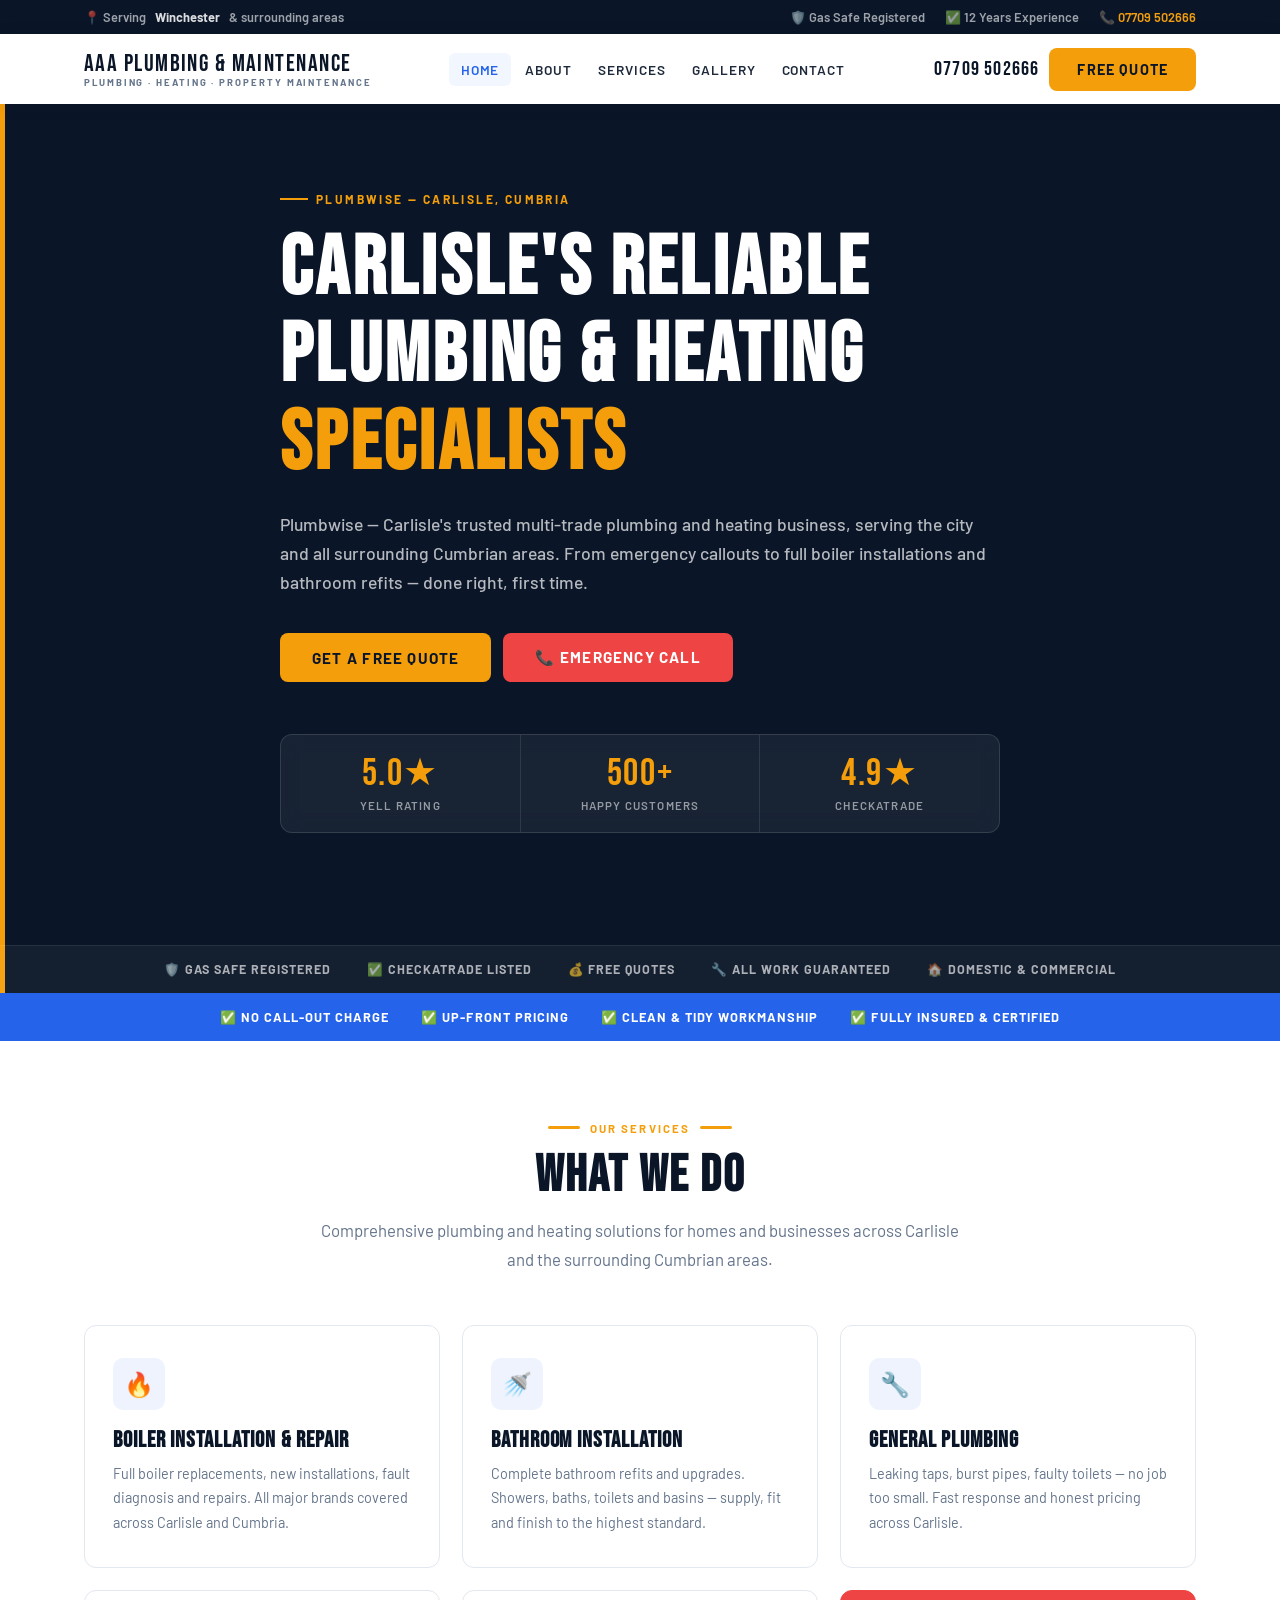
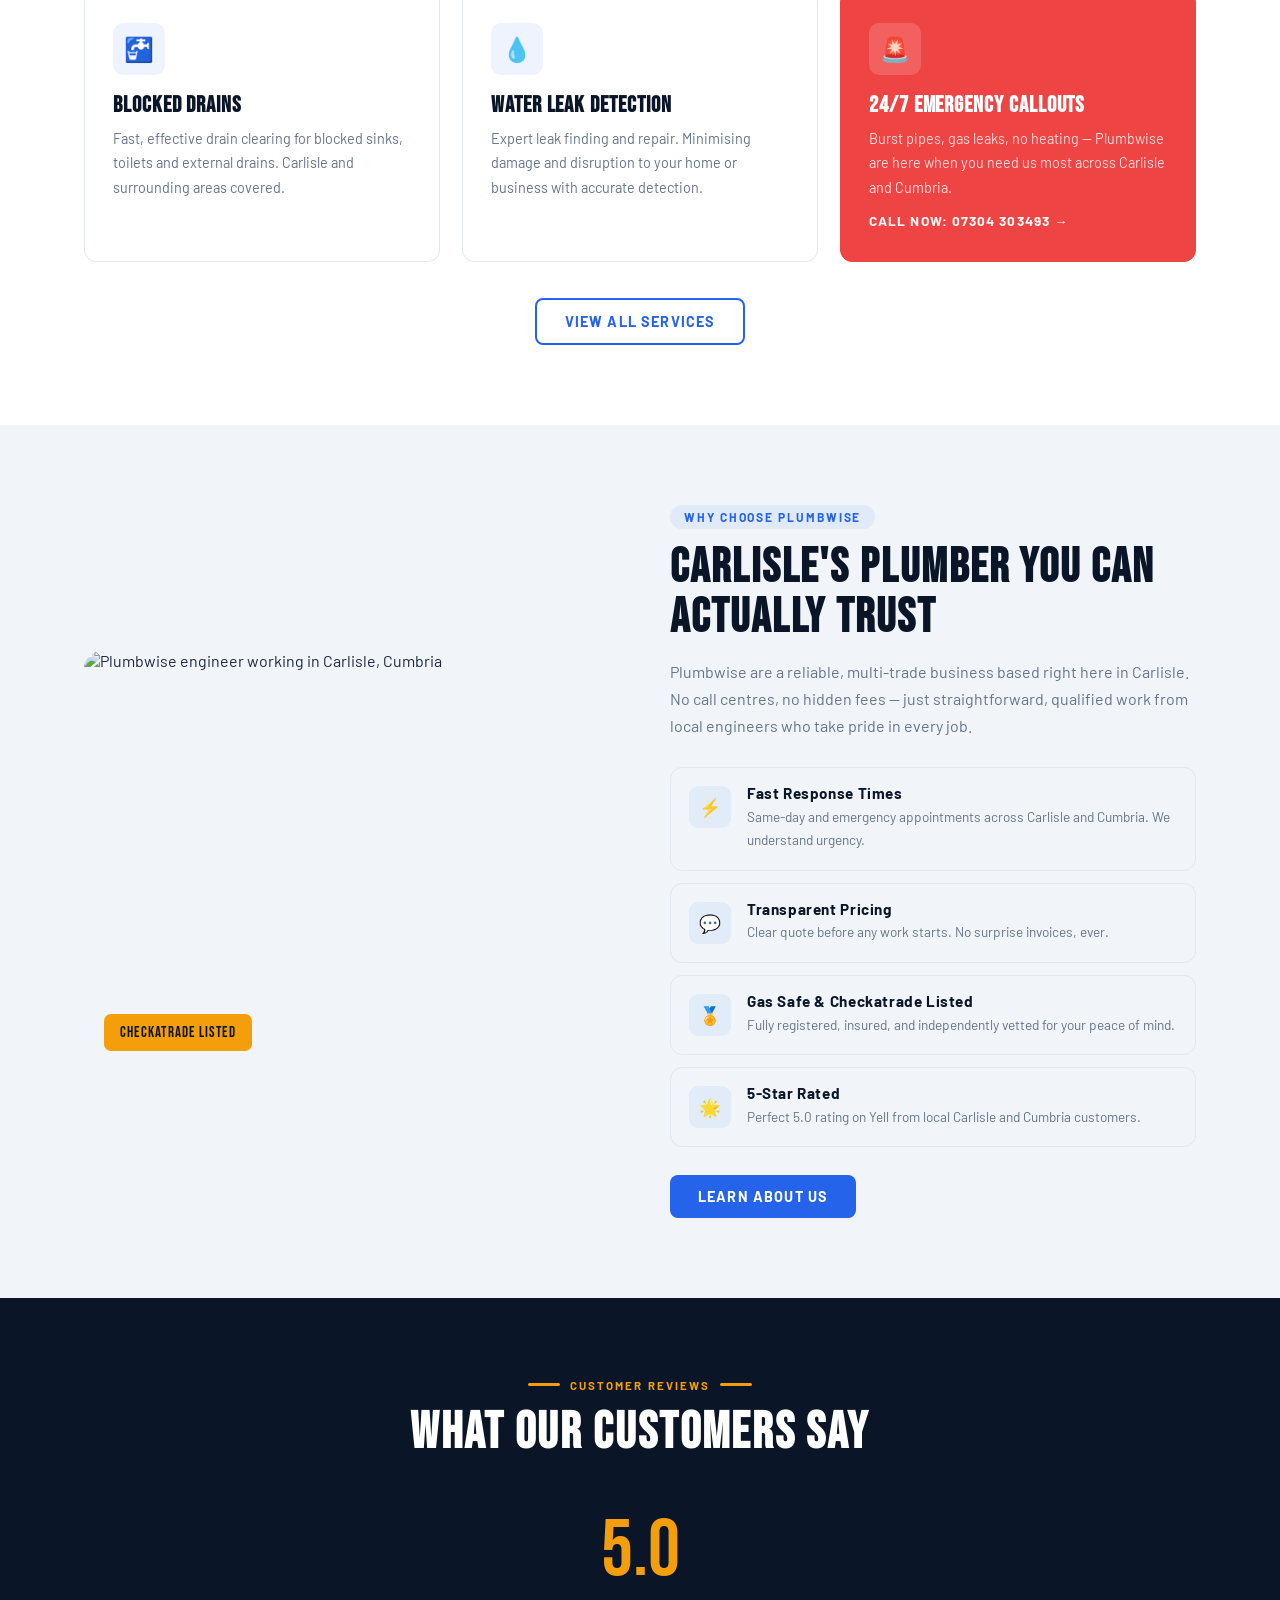
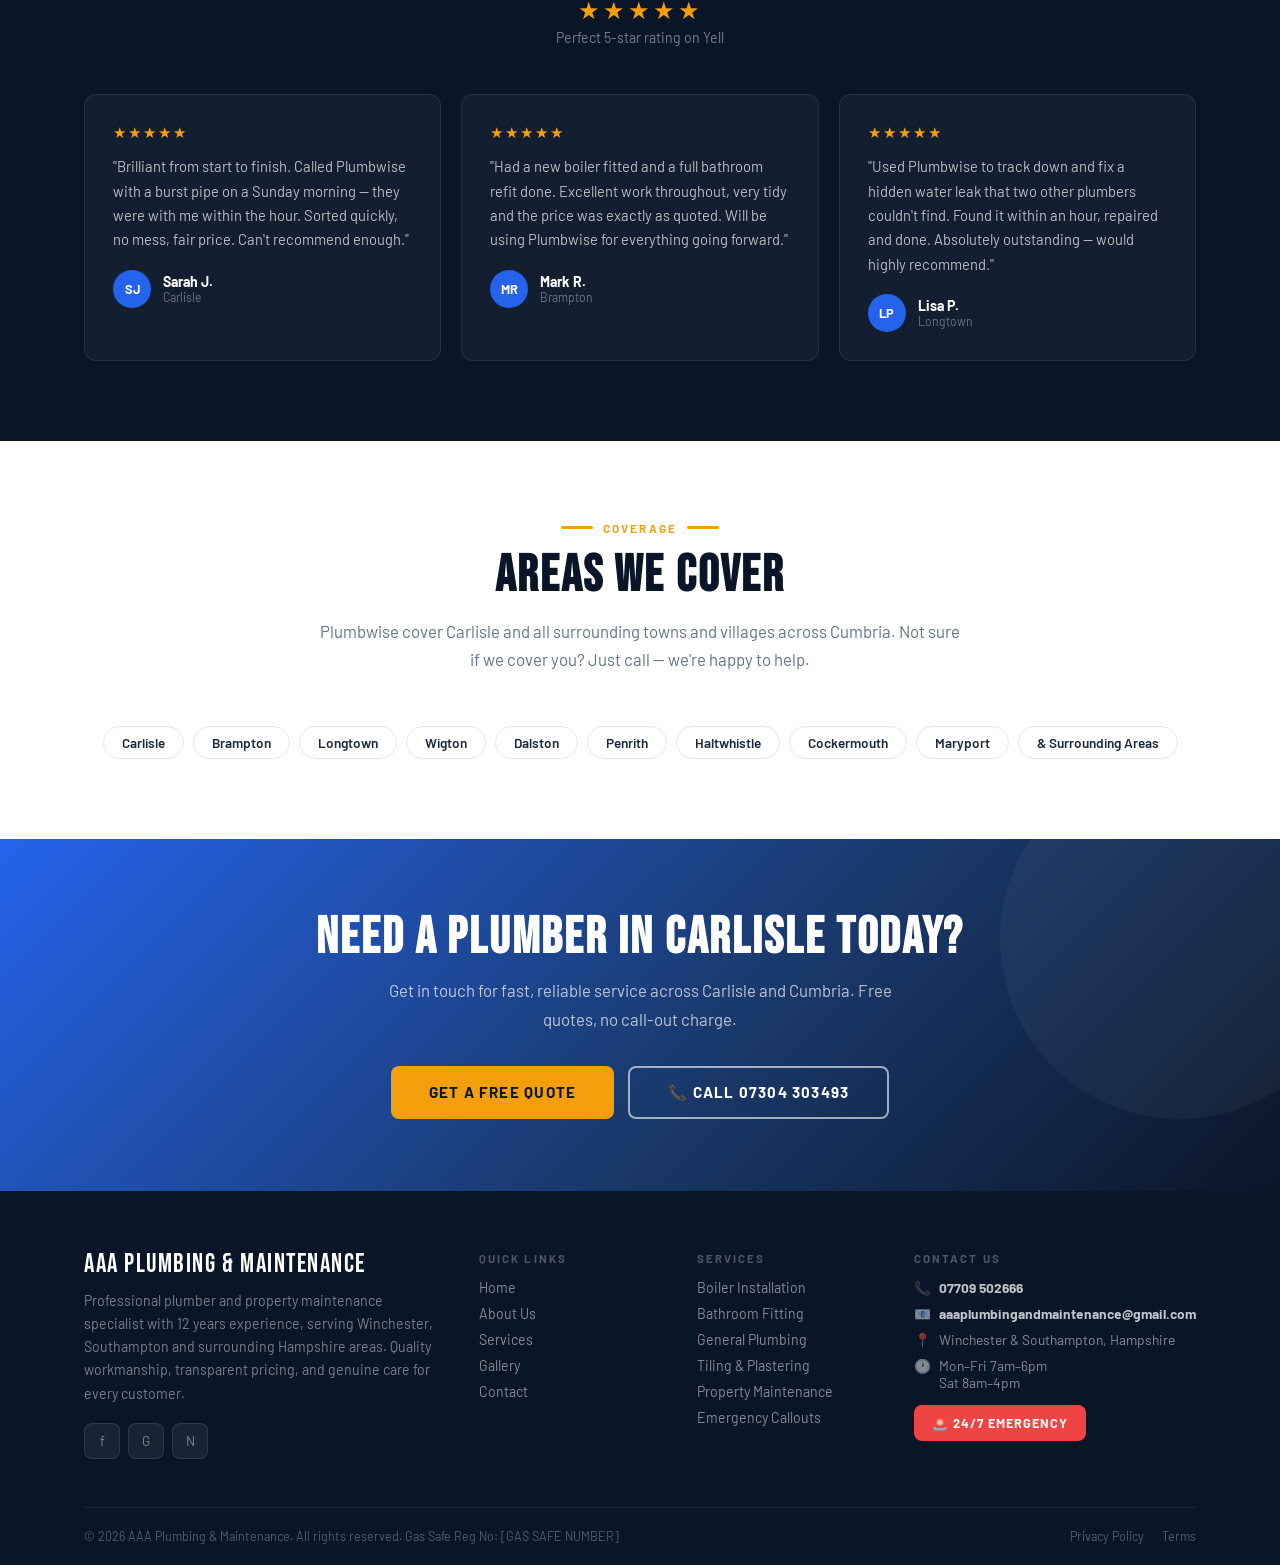
==== commit 548df803: "Plumbwise: full homepage customisation for Carlisle" ====
--- a/index.html
+++ b/index.html
@@ -3,28 +3,28 @@
 <head>
   <meta charset="UTF-8">
   <meta name="viewport" content="width=device-width, initial-scale=1.0">
-  <title>AAA Plumbing &amp; Maintenance | Expert Plumber in Winchester, Hampshire</title>
-  <meta name="description" content="AAA Plumbing &amp; Maintenance – professional plumber with 12 years experience serving Winchester &amp; Southampton. Boiler installations, bathroom fitting, tiling, plastering &amp; more. Free quotes. Call 07709 502666.">
-  <meta name="keywords" content="plumber Winchester, emergency plumber Winchester, plumber Southampton, boiler installation Hampshire, bathroom fitting Winchester, property maintenance Winchester, tiling Winchester, plastering Winchester">
+  <title>Plumbwise | Expert Plumber &amp; Heating Engineer in Carlisle, Cumbria</title>
+  <meta name="description" content="Plumbwise – reliable multi-trade plumbing and heating business in Carlisle, Cumbria. Boiler installations, bathroom fitting, blocked drains, leak detection &amp; more. Free quotes. Call 07304 303493.">
+  <meta name="keywords" content="plumber Carlisle, emergency plumber Carlisle, boiler installation Carlisle, gas engineer Carlisle, bathroom fitting Carlisle, blocked drains Carlisle, heating engineer Cumbria, plumber Brampton, plumber Penrith">
   <meta name="robots" content="index, follow">
-  <link rel="canonical" href="https://aaaplumbingandmaintenance.co.uk/">
+  <link rel="canonical" href="https://plumbwise-carlisle.co.uk/">
   <meta property="og:type" content="website">
-  <meta property="og:title" content="AAA Plumbing &amp; Maintenance | Expert Plumber in Winchester">
-  <meta property="og:description" content="Professional plumber with 12 years experience. Free quotes. Emergency callouts. Serving Winchester &amp; Southampton.">
-  <meta property="og:url" content="https://aaaplumbingandmaintenance.co.uk/">
-  <meta property="og:image" content="https://aaaplumbingandmaintenance.co.uk/og-image.jpg">
+  <meta property="og:title" content="Plumbwise | Expert Plumber in Carlisle, Cumbria">
+  <meta property="og:description" content="Reliable multi-trade plumbing and heating. Free quotes. Emergency callouts. Serving Carlisle &amp; Cumbria.">
+  <meta property="og:url" content="https://plumbwise-carlisle.co.uk/">
+  <meta property="og:image" content="https://plumbwise-carlisle.co.uk/og-image.jpg">
   <meta name="twitter:card" content="summary_large_image">
   <meta name="geo.region" content="GB">
-  <meta name="geo.placename" content="Winchester, Hampshire">
+  <meta name="geo.placename" content="Carlisle, Cumbria">
   <script type="application/ld+json">
   {
     "@context":"https://schema.org","@type":"Plumber",
-    "name":"AAA Plumbing & Maintenance","url":"https://aaaplumbingandmaintenance.co.uk",
-    "telephone":"07709 502666","email":"aaaplumbingandmaintenance@gmail.com",
-    "description":"Professional plumber with 12 years experience serving Winchester, Southampton and surrounding Hampshire areas.",
-    "address":{"@type":"PostalAddress","addressLocality":"Winchester","addressRegion":"Hampshire","addressCountry":"GB"},
-    "priceRange":"££","areaServed":"Winchester, Southampton and surrounding Hampshire areas",
-    "aggregateRating":{"@type":"AggregateRating","ratingValue":"5.0","reviewCount":"8"}
+    "name":"Plumbwise","url":"https://plumbwise-carlisle.co.uk",
+    "telephone":"07304 303493",
+    "description":"Reliable multi-trade plumbing and heating business in Carlisle serving the city and surrounding Cumbrian areas.",
+    "address":{"@type":"PostalAddress","streetAddress":"29 Alexander Street","addressLocality":"Carlisle","addressRegion":"Cumbria","postalCode":"CA1 2LH","addressCountry":"GB"},
+    "priceRange":"££","areaServed":"Carlisle and surrounding Cumbria areas",
+    "aggregateRating":{"@type":"AggregateRating","ratingValue":"5.0","reviewCount":"2"}
   }
   </script>
   <link rel="preconnect" href="https://fonts.googleapis.com">
@@ -133,9 +133,7 @@
       display: grid; grid-template-columns: repeat(3, 1fr);
       gap: 22px; margin-top: 52px;
     }
-    .card--emergency {
-      background: var(--red); border-color: var(--red);
-    }
+    .card--emergency { background: var(--red); border-color: var(--red); }
     .card--emergency::before { background: rgba(255,255,255,.4); }
     .card--emergency h3 { color: var(--white); }
     .card--emergency p  { color: rgba(255,255,255,.8); }
@@ -158,8 +156,7 @@
     .reviews-grid { display: grid; grid-template-columns: repeat(3, 1fr); gap: 20px; margin-top: 48px; }
     .reviews-score { text-align: center; margin-bottom: 40px; }
     .reviews-score__num {
-      font-family: 'Bebas Neue', sans-serif; font-size: 5rem; line-height: 1;
-      color: var(--accent);
+      font-family: 'Bebas Neue', sans-serif; font-size: 5rem; line-height: 1; color: var(--accent);
     }
     .reviews-score__stars { font-size: 1.5rem; color: var(--accent); margin: 4px 0; letter-spacing: 3px; }
     .reviews-score__label { font-size: .88rem; color: rgba(255,255,255,.45); }
@@ -197,28 +194,28 @@
   <div class="hero__accent"></div>
   <div class="container">
     <div class="hero__content fade-up">
-      <div class="hero__eyebrow">AAA Plumbing &amp; Maintenance — Winchester, Hampshire</div>
-      <h1>Winchester's Trusted<br>Plumbing &amp; Property
-        <em>Maintenance Experts</em>
+      <div class="hero__eyebrow">Plumbwise — Carlisle, Cumbria</div>
+      <h1>Carlisle's Reliable<br>Plumbing &amp; Heating
+        <em>Specialists</em>
       </h1>
-      <p class="hero__sub">AAA Plumbing &amp; Maintenance — professional, qualified engineers with 12 years experience serving Winchester, Southampton and across Hampshire. From emergency callouts to full bathroom refits — done right, first time.</p>
+      <p class="hero__sub">Plumbwise — Carlisle's trusted multi-trade plumbing and heating business, serving the city and all surrounding Cumbrian areas. From emergency callouts to full boiler installations and bathroom refits — done right, first time.</p>
       <div class="hero__btns">
         <a href="contact.html" class="btn btn--primary" style="font-size:.95rem;padding:15px 32px">Get a Free Quote</a>
-        <a href="tel:07709502666" class="btn btn--red" style="font-size:.95rem;padding:15px 32px">📞 Emergency Call</a>
+        <a href="tel:07304303493" class="btn btn--red" style="font-size:.95rem;padding:15px 32px">📞 Emergency Call</a>
       </div>
       <!-- Stats row -->
       <div class="hero__stats">
         <div class="hero__stat">
-          <span class="hero__stat-num">12+</span>
-          <span class="hero__stat-label">Years Experience</span>
+          <span class="hero__stat-num">5.0★</span>
+          <span class="hero__stat-label">Yell Rating</span>
         </div>
         <div class="hero__stat">
-          <span class="hero__stat-num">5.0★</span>
-          <span class="hero__stat-label">Nextdoor Rating</span>
+          <span class="hero__stat-num">500+</span>
+          <span class="hero__stat-label">Happy Customers</span>
         </div>
         <div class="hero__stat">
-          <span class="hero__stat-num">100%</span>
-          <span class="hero__stat-label">5-Star Reviews</span>
+          <span class="hero__stat-num">4.9★</span>
+          <span class="hero__stat-label">Checkatrade</span>
         </div>
       </div>
     </div>
@@ -226,7 +223,7 @@
   <div class="hero__strip">
     <div class="hero__strip-inner">
       <div class="hero__badge">🛡️ Gas Safe Registered</div>
-      <div class="hero__badge">⚡ Same-Day Emergency</div>
+      <div class="hero__badge">✅ Checkatrade Listed</div>
       <div class="hero__badge">💰 Free Quotes</div>
       <div class="hero__badge">🔧 All Work Guaranteed</div>
       <div class="hero__badge">🏠 Domestic &amp; Commercial</div>
@@ -252,13 +249,13 @@
     <div class="section-header fade-up">
       <div class="divider"><span>Our Services</span></div>
       <h2>What We Do</h2>
-      <p>Comprehensive plumbing, heating and property maintenance services for homes across Winchester, Southampton and the wider Hampshire area.</p>
+      <p>Comprehensive plumbing and heating solutions for homes and businesses across Carlisle and the surrounding Cumbrian areas.</p>
     </div>
     <div class="services-grid">
       <div class="card fade-up">
         <div class="card__icon">🔥</div>
         <h3>Boiler Installation &amp; Repair</h3>
-        <p>Full boiler replacements, new installations, fault diagnosis and repairs. All major brands covered across Hampshire.</p>
+        <p>Full boiler replacements, new installations, fault diagnosis and repairs. All major brands covered across Carlisle and Cumbria.</p>
       </div>
       <div class="card fade-up">
         <div class="card__icon">🚿</div>
@@ -268,23 +265,23 @@
       <div class="card fade-up">
         <div class="card__icon">🔧</div>
         <h3>General Plumbing</h3>
-        <p>Leaking taps, burst pipes, faulty toilets — no job too small. Fast response and honest pricing across Winchester.</p>
+        <p>Leaking taps, burst pipes, faulty toilets — no job too small. Fast response and honest pricing across Carlisle.</p>
       </div>
       <div class="card fade-up">
-        <div class="card__icon">🧱</div>
-        <h3>Tiling &amp; Plastering</h3>
-        <p>Professional wall and floor tiling, plaster repair and partition wall construction. Quality finish every time.</p>
+        <div class="card__icon">🚰</div>
+        <h3>Blocked Drains</h3>
+        <p>Fast, effective drain clearing for blocked sinks, toilets and external drains. Carlisle and surrounding areas covered.</p>
       </div>
       <div class="card fade-up">
-        <div class="card__icon">🏠</div>
-        <h3>Property Maintenance</h3>
-        <p>General home maintenance and repairs. One reliable tradesman for multiple jobs — saving you time and hassle.</p>
+        <div class="card__icon">💧</div>
+        <h3>Water Leak Detection</h3>
+        <p>Expert leak finding and repair. Minimising damage and disruption to your home or business with accurate detection.</p>
       </div>
       <div class="card card--emergency fade-up">
         <div class="card__icon">🚨</div>
         <h3>24/7 Emergency Callouts</h3>
-        <p>Burst pipes, no heating, gas leaks — AAA Plumbing are here when you need us most across Winchester and Hampshire.</p>
-        <a href="tel:07709502666" style="display:inline-block;margin-top:12px;font-weight:700;color:#fff;font-size:.85rem;text-transform:uppercase;letter-spacing:.08em">Call Now: 07709 502666 →</a>
+        <p>Burst pipes, gas leaks, no heating — Plumbwise are here when you need us most across Carlisle and Cumbria.</p>
+        <a href="tel:07304303493" style="display:inline-block;margin-top:12px;font-weight:700;color:#fff;font-size:.85rem;text-transform:uppercase;letter-spacing:.08em">Call Now: 07304 303493 →</a>
       </div>
     </div>
     <div style="text-align:center;margin-top:36px">
@@ -299,17 +296,17 @@
     <div class="two-col">
       <div class="img-frame fade-up">
         <img src="https://images.unsplash.com/photo-1621905251189-08b45d6a269e?auto=format&fit=crop&w=800&q=80"
-             alt="AAA Plumbing & Maintenance engineer working in Winchester, Hampshire" loading="lazy">
-        <div class="img-badge">12 Years Experience</div>
+             alt="Plumbwise engineer working in Carlisle, Cumbria" loading="lazy">
+        <div class="img-badge">Checkatrade Listed</div>
       </div>
       <div class="fade-up">
-        <div class="eyebrow">Why Choose AAA Plumbing</div>
-        <h2 style="font-size:clamp(2rem,4vw,3rem);color:var(--navy);margin-bottom:14px">Winchester's Tradesman You Can Actually Trust</h2>
-        <p style="margin-bottom:24px">AAA Plumbing &amp; Maintenance brings 12 years of hands-on experience to every job in Winchester and Southampton. No call centres, no hidden fees — just professional, qualified work with a personal touch.</p>
+        <div class="eyebrow">Why Choose Plumbwise</div>
+        <h2 style="font-size:clamp(2rem,4vw,3rem);color:var(--navy);margin-bottom:14px">Carlisle's Plumber You Can Actually Trust</h2>
+        <p style="margin-bottom:24px">Plumbwise are a reliable, multi-trade business based right here in Carlisle. No call centres, no hidden fees — just straightforward, qualified work from local engineers who take pride in every job.</p>
         <div class="features-list">
           <div class="feature-row">
             <div class="feature-row__icon">⚡</div>
-            <div><h4>Fast Response Times</h4><p>Same-day and emergency appointments across Winchester and Hampshire. We understand urgency.</p></div>
+            <div><h4>Fast Response Times</h4><p>Same-day and emergency appointments across Carlisle and Cumbria. We understand urgency.</p></div>
           </div>
           <div class="feature-row">
             <div class="feature-row__icon">💬</div>
@@ -317,11 +314,11 @@
           </div>
           <div class="feature-row">
             <div class="feature-row__icon">🏅</div>
-            <div><h4>Fully Qualified &amp; Insured</h4><p>Gas Safe registered with 12 years professional experience and full insurance cover.</p></div>
+            <div><h4>Gas Safe &amp; Checkatrade Listed</h4><p>Fully registered, insured, and independently vetted for your peace of mind.</p></div>
           </div>
           <div class="feature-row">
             <div class="feature-row__icon">🌟</div>
-            <div><h4>Perfect 5-Star Rating</h4><p>Rated 5.0 / 5 on Nextdoor by local Winchester and Southampton customers.</p></div>
+            <div><h4>5-Star Rated</h4><p>Perfect 5.0 rating on Yell from local Carlisle and Cumbria customers.</p></div>
           </div>
         </div>
         <div style="margin-top:28px">
@@ -342,39 +339,39 @@
     <div class="reviews-score fade-up">
       <div class="reviews-score__num">5.0</div>
       <div class="reviews-score__stars">★★★★★</div>
-      <div class="reviews-score__label">Perfect score — 8 reviews on Nextdoor</div>
+      <div class="reviews-score__label">Perfect 5-star rating on Yell</div>
     </div>
     <div class="reviews-grid">
       <div class="review-card fade-up">
         <div class="review-card__stars">★★★★★</div>
-        <p class="review-card__body">"Absolutely fantastic service. Called in the morning with a burst pipe — AAA Plumbing were here within the hour, sorted it quickly and left everything spotless. Can't recommend highly enough."</p>
+        <p class="review-card__body">"Brilliant from start to finish. Called Plumbwise with a burst pipe on a Sunday morning — they were with me within the hour. Sorted quickly, no mess, fair price. Can't recommend enough."</p>
         <div class="review-card__author">
           <div class="review-card__avatar">SJ</div>
           <div>
             <div class="review-card__name">Sarah J.</div>
-            <div class="review-card__location">Winchester</div>
+            <div class="review-card__location">Carlisle</div>
           </div>
         </div>
       </div>
       <div class="review-card fade-up">
         <div class="review-card__stars">★★★★★</div>
-        <p class="review-card__body">"Had a full bathroom refit done — incredible work, fair price, no mess left behind. Really professional from start to finish. Will be using again for our next project."</p>
+        <p class="review-card__body">"Had a new boiler fitted and a full bathroom refit done. Excellent work throughout, very tidy and the price was exactly as quoted. Will be using Plumbwise for everything going forward."</p>
         <div class="review-card__author">
           <div class="review-card__avatar">MR</div>
           <div>
             <div class="review-card__name">Mark R.</div>
-            <div class="review-card__location">Eastleigh</div>
+            <div class="review-card__location">Brampton</div>
           </div>
         </div>
       </div>
       <div class="review-card fade-up">
         <div class="review-card__stars">★★★★★</div>
-        <p class="review-card__body">"Used AAA for tiling and plastering after a leaking pipe caused damage. The finish is perfect and the price was very fair. Genuine, trustworthy tradesman — exactly what you need."</p>
+        <p class="review-card__body">"Used Plumbwise to track down and fix a hidden water leak that two other plumbers couldn't find. Found it within an hour, repaired and done. Absolutely outstanding — would highly recommend."</p>
         <div class="review-card__author">
           <div class="review-card__avatar">LP</div>
           <div>
             <div class="review-card__name">Lisa P.</div>
-            <div class="review-card__location">Southampton</div>
+            <div class="review-card__location">Longtown</div>
           </div>
         </div>
       </div>
@@ -388,18 +385,18 @@
     <div class="section-header fade-up">
       <div class="divider"><span>Coverage</span></div>
       <h2>Areas We Cover</h2>
-      <p>AAA Plumbing &amp; Maintenance serve Winchester, Southampton and all surrounding Hampshire towns and villages. Not sure if we cover you? Just call — we're happy to help.</p>
+      <p>Plumbwise cover Carlisle and all surrounding towns and villages across Cumbria. Not sure if we cover you? Just call — we're happy to help.</p>
     </div>
     <div class="areas-chips fade-up">
-      <span class="area-chip">Winchester</span>
-      <span class="area-chip">Southampton</span>
-      <span class="area-chip">Eastleigh</span>
-      <span class="area-chip">Chandler's Ford</span>
-      <span class="area-chip">Romsey</span>
-      <span class="area-chip">Hedge End</span>
-      <span class="area-chip">Fareham</span>
-      <span class="area-chip">Bishops Waltham</span>
-      <span class="area-chip">New Alresford</span>
+      <span class="area-chip">Carlisle</span>
+      <span class="area-chip">Brampton</span>
+      <span class="area-chip">Longtown</span>
+      <span class="area-chip">Wigton</span>
+      <span class="area-chip">Dalston</span>
+      <span class="area-chip">Penrith</span>
+      <span class="area-chip">Haltwhistle</span>
+      <span class="area-chip">Cockermouth</span>
+      <span class="area-chip">Maryport</span>
       <span class="area-chip">&amp; Surrounding Areas</span>
     </div>
   </div>
@@ -409,18 +406,18 @@
 <div class="cta-banner">
   <div class="container">
     <div class="fade-up">
-      <h2>Need a Plumber in Winchester Today?</h2>
-      <p>Get in touch for fast, reliable service across Winchester and Hampshire. Free quotes, no call-out charge.</p>
+      <h2>Need a Plumber in Carlisle Today?</h2>
+      <p>Get in touch for fast, reliable service across Carlisle and Cumbria. Free quotes, no call-out charge.</p>
       <div class="cta-banner__btns">
         <a href="contact.html" class="btn btn--primary" style="padding:15px 38px;font-size:.95rem">Get a Free Quote</a>
-        <a href="tel:07709502666" class="btn btn--outline" style="padding:15px 38px;font-size:.95rem">📞 Call 07709 502666</a>
+        <a href="tel:07304303493" class="btn btn--outline" style="padding:15px 38px;font-size:.95rem">📞 Call 07304 303493</a>
       </div>
     </div>
   </div>
 </div>
 
 <footer id="footer"></footer>
-<a href="tel:07709502666" class="float-call">📞 Call Now</a>
+<a href="tel:07304303493" class="float-call">📞 Call Now</a>
 <script src="shared.js"></script>
 </body>
 </html>
